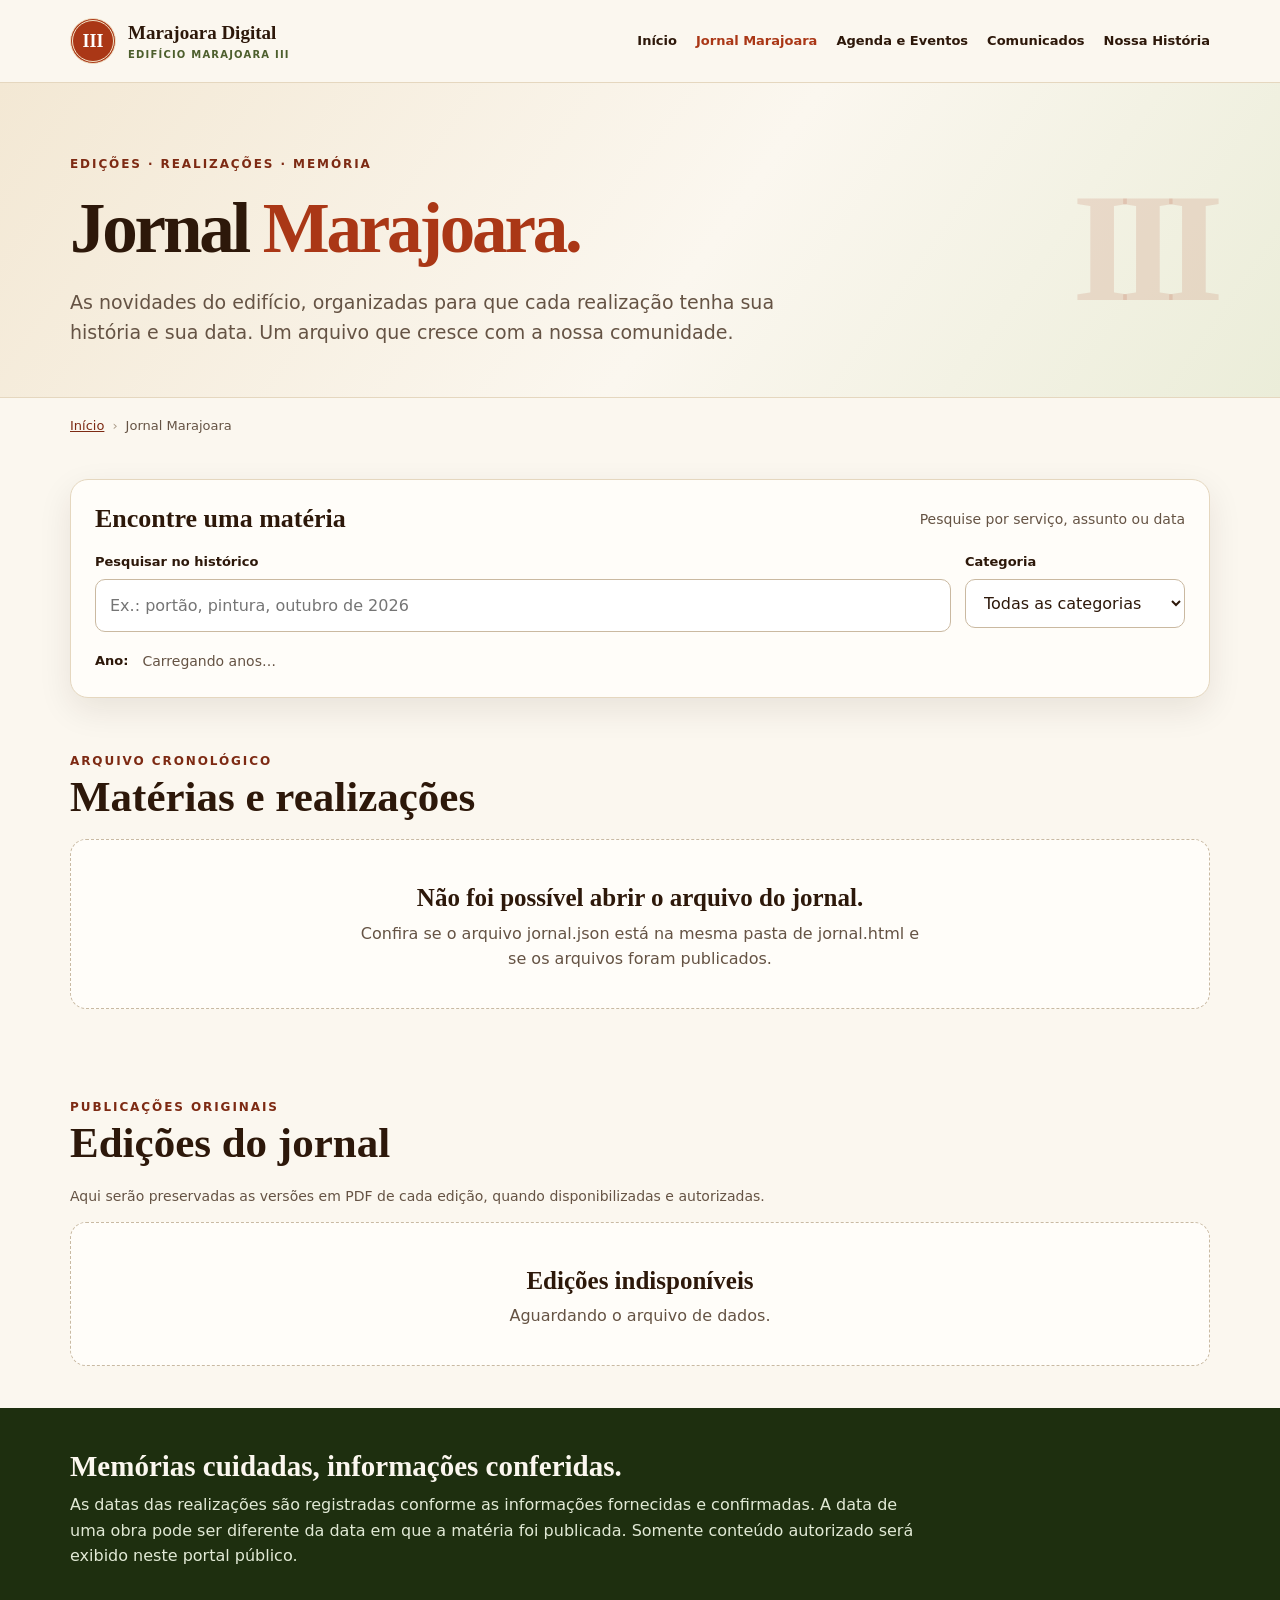
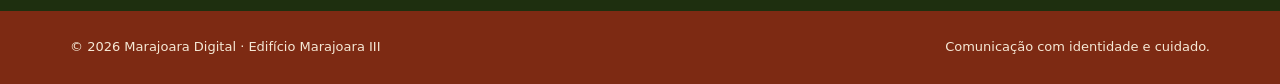
==== jornal.html @ b665d560 "Add files via upload" ====
<!doctype html>
<html lang="pt-BR">
<head>
  <meta charset="utf-8">
  <meta name="viewport" content="width=device-width, initial-scale=1">
  <meta name="theme-color" content="#AA3716">
  <meta name="description" content="Arquivo do Jornal Marajoara. Pesquise notícias, realizações e edições por ano e assunto.">
  <title>Jornal Marajoara | Edifício Marajoara III</title>
  <style>

:root{--terracota:#AA3716;--terracota-dark:#7D2A13;--creme:#F2E3C7;--paper:#FBF7EF;--white:#FFFDF9;--ink:#2D180A;--green:#4D5F2D;--forest:#1E2F0F;--muted:#655344;--line:#E5D7BF;--shadow:0 12px 34px rgba(45,24,10,.09)}
*,*::before,*::after{box-sizing:border-box}
html{scroll-behavior:smooth;scroll-padding-top:100px}
body{margin:0;background:var(--paper);color:var(--ink);font:16px/1.6 system-ui,-apple-system,'Segoe UI',sans-serif}
a{color:inherit}button,input,select{font:inherit}button{cursor:pointer}
:focus-visible{outline:3px solid var(--green);outline-offset:3px}
.container{width:min(1140px,calc(100% - 36px));margin-inline:auto}
header{position:sticky;top:0;z-index:30;background:var(--paper);border-bottom:1px solid var(--line)}
.topbar{display:flex;align-items:center;justify-content:space-between;gap:15px;min-height:82px;position:relative}
.brand{display:flex;align-items:center;gap:12px;min-width:0;text-decoration:none}
.emblem{display:grid;place-items:center;width:46px;height:46px;flex-shrink:0;background:var(--terracota);border:3px double var(--creme);border-radius:50%;color:white;font:700 18px Georgia,serif}
.brand-label{display:flex;flex-direction:column;line-height:1.2}.brand-label strong{font:700 19px Georgia,serif}.brand-label small{color:var(--green);font-size:10px;font-weight:750;letter-spacing:.12em;text-transform:uppercase;margin-top:5px}
.nav{display:flex;align-items:center;gap:19px}.nav a{text-decoration:none;font-size:13px;font-weight:720}.nav a:hover,.nav a[aria-current="page"]{color:var(--terracota)}
.menu-button{display:none;flex-direction:column;align-items:center;justify-content:center;gap:5px;flex:0 0 46px;height:46px;background:#fff;border:1px solid var(--line);border-radius:10px}
.menu-button span{width:22px;height:2px;background:var(--terracota-dark);border-radius:4px;transition:transform .2s,opacity .2s}
.menu-button[aria-expanded="true"] span:first-child{transform:translateY(7px) rotate(45deg)}
.menu-button[aria-expanded="true"] span:nth-child(2){opacity:0}
.menu-button[aria-expanded="true"] span:last-child{transform:translateY(-7px) rotate(-45deg)}
.topline{font-size:12px;font-weight:800;letter-spacing:.16em;text-transform:uppercase;color:var(--terracota-dark)}
h1,h2,h3{font-family:Georgia,'Times New Roman',serif;line-height:1.14}
h1{font-size:clamp(40px,6vw,71px);margin:12px 0 18px;letter-spacing:-.045em}
h2{font-size:clamp(29px,3.6vw,43px);margin:12px 0 17px}
h3{font-size:clamp(20px,2.5vw,25px);margin:6px 0 10px}
.intro{padding:67px 0 50px;background:linear-gradient(125deg,#F3E8D4,var(--paper) 55%,#EBEDD9);border-bottom:1px solid var(--line);overflow:hidden}
.intro-grid{display:grid;grid-template-columns:minmax(0,1fr) 240px;gap:32px;align-items:center}
.intro p{color:var(--muted);font-size:clamp(16px,1.8vw,19px);max-width:730px;margin:0}
.year-art{font:700 clamp(90px,12vw,170px)/1 Georgia,serif;letter-spacing:-.09em;color:rgba(170,55,22,.13);text-align:right;user-select:none}
.crumbs{padding:18px 0 0;font-size:13px;color:var(--muted)}.crumbs a{color:var(--terracota-dark)}.crumbs span{margin:0 8px;color:#A89885}
.section{padding:42px 0}.section-tight{padding-top:7px}.small-note{font-size:14px;color:var(--muted)}
.filters{background:var(--white);border:1px solid var(--line);border-radius:18px;padding:24px;box-shadow:var(--shadow)}
.filters-title{display:flex;justify-content:space-between;align-items:center;flex-wrap:wrap;gap:12px;margin-bottom:18px}.filters-title h2{font-size:26px;margin:0}
.form-grid{display:grid;grid-template-columns:minmax(0,1fr) 220px;gap:14px}.field{display:flex;flex-direction:column;gap:6px}.field label{font-size:13px;font-weight:750;color:var(--ink)}
.field input,.field select{border:1px solid #CAB9A1;border-radius:10px;background:#fff;padding:13px 14px;width:100%;min-height:48px;color:var(--ink)}
.field input:focus,.field select:focus{border-color:var(--terracota)}
.years{display:flex;align-items:center;gap:9px;flex-wrap:wrap;margin:18px 0 0}.years-label{font-size:13px;font-weight:750;margin-right:5px}
.year-button{border:1px solid var(--line);background:#fff;border-radius:100px;padding:7px 15px;color:var(--ink);font-size:14px;font-weight:700}.year-button:hover{border-color:var(--terracota)}.year-button[aria-pressed="true"]{background:var(--terracota);color:#fff;border-color:var(--terracota)}
.results-heading{display:flex;justify-content:space-between;align-items:end;gap:15px;margin-bottom:18px;flex-wrap:wrap}.results-heading h2{margin:0}.result-count{font-size:14px;color:var(--muted)}
.year-group{margin-top:26px}.year-heading{display:flex;align-items:center;gap:14px;margin:0 0 16px}.year-heading strong{font:700 34px Georgia,serif;color:var(--terracota-dark)}.year-heading::after{content:"";height:1px;flex:1;background:var(--line)}
.timeline{display:grid;gap:15px}
.article-card{display:grid;grid-template-columns:125px minmax(0,1fr);gap:26px;background:var(--white);border:1px solid var(--line);border-radius:16px;padding:25px;transition:border-color .2s,box-shadow .2s}
.article-card:hover{border-color:#C8A78C;box-shadow:var(--shadow)}
.article-date{font-size:13px;color:var(--terracota-dark);font-weight:750;line-height:1.4;border-right:1px solid var(--line);padding-right:18px}
.article-date small{display:block;color:var(--muted);font-size:11px;font-weight:500;margin-top:5px}
.article-tag{display:inline-block;color:var(--green);background:#EAECD9;border-radius:100px;padding:3px 11px;font-size:11px;letter-spacing:.06em;font-weight:800;text-transform:uppercase}
.article-card p{color:var(--muted);margin:0 0 12px}.article-card a{color:var(--terracota-dark);font-weight:800;text-decoration-thickness:1px;text-underline-offset:3px}
.empty{padding:36px 24px;border:1px dashed #C9BAA3;border-radius:16px;background:var(--white);text-align:center}.empty h3{margin:8px 0}.empty p{color:var(--muted);margin:0 auto;max-width:580px}
.edition-list{display:grid;gap:12px}.edition{display:flex;align-items:center;justify-content:space-between;gap:20px;flex-wrap:wrap;border:1px solid var(--line);border-radius:12px;background:var(--white);padding:20px}.edition p{margin:5px 0 0;color:var(--muted);font-size:14px}.edition a{color:var(--terracota-dark);font-weight:800;white-space:nowrap}
.notice{background:var(--forest);color:var(--paper);padding:42px 0}.notice p{max-width:850px;margin:9px 0 0;color:#E1E9D5}.notice h2{font-size:29px;margin:0}
footer{background:var(--terracota-dark);color:#F5E8D5;padding:26px 0}.foot{display:flex;justify-content:space-between;flex-wrap:wrap;gap:15px;font-size:13px}
.back-link{color:var(--terracota-dark);font-weight:750;text-decoration-thickness:1px;text-underline-offset:4px}
.article-hero{padding:34px 0 42px;max-width:900px}.article-hero h1{max-width:860px;font-size:clamp(39px,5.3vw,67px)}.dek{font-size:clamp(17px,2vw,21px);color:var(--muted);max-width:820px}
.meta{display:flex;flex-wrap:wrap;gap:10px;margin-top:25px}.meta-item{border:1px solid var(--line);border-radius:11px;padding:10px 15px;background:var(--white);font-size:13px}.meta-item strong{display:block;color:var(--terracota-dark);font-size:11px;text-transform:uppercase;letter-spacing:.07em}
.article-body{max-width:830px;padding-bottom:62px}.article-body p{font-size:18px;line-height:1.85;color:#483628;margin:0 0 23px}.article-body h2{font-size:28px}.article-photos{display:grid;grid-template-columns:repeat(2,minmax(0,1fr));gap:18px;margin:35px 0}.article-photos figure{margin:0}.article-photos img{display:block;width:100%;height:auto;border-radius:12px;border:1px solid var(--line)}.article-photos figcaption{font-size:13px;color:var(--muted);margin-top:7px}.article-bottom{display:flex;align-items:center;flex-wrap:wrap;gap:16px;padding-top:25px;border-top:1px solid var(--line)}
.sr-only{position:absolute;width:1px;height:1px;padding:0;margin:-1px;overflow:hidden;clip:rect(0,0,0,0);white-space:nowrap;border:0}
@media(max-width:900px){.menu-button{display:flex}.nav{display:none;position:absolute;top:100%;right:0;width:min(360px,100%);background:var(--paper);border:1px solid var(--line);border-radius:0 0 14px 14px;box-shadow:var(--shadow);padding:12px;flex-direction:column;align-items:stretch;gap:2px}.nav.is-open{display:flex}.nav a{padding:12px;border-radius:7px;font-size:15px}.nav a:hover{background:var(--creme)}.intro-grid{grid-template-columns:1fr}.year-art{display:none}}
@media(max-width:620px){.container{width:calc(100% - 28px)}.topbar{min-height:75px}.brand{gap:8px}.emblem{width:40px;height:40px}.brand-label strong{font-size:16px}.brand-label small{font-size:9px}.intro{padding:43px 0 34px}.section{padding:31px 0}.filters{padding:19px}.form-grid{grid-template-columns:1fr}.article-card{grid-template-columns:1fr;gap:10px;padding:20px}.article-date{border:0;border-bottom:1px solid var(--line);padding:0 0 10px}.article-date small{display:inline;margin-left:5px}.article-photos{grid-template-columns:1fr}.article-hero{padding:21px 0 29px}.article-body p{font-size:16px}.notice{padding:34px 0}}
@media(prefers-reduced-motion:reduce){html{scroll-behavior:auto}.menu-button span,.article-card{transition:none}}

  </style>
</head>
<body>
<header>
  <div class="container topbar">
    <a class="brand" href="index.html" aria-label="Marajoara Digital, página inicial">
      <span class="emblem" aria-hidden="true">III</span>
      <span class="brand-label"><strong>Marajoara Digital</strong><small>Edifício Marajoara III</small></span>
    </a>
    <button class="menu-button" type="button" id="menu-button" aria-label="Abrir menu" aria-controls="main-nav" aria-expanded="false"><span></span><span></span><span></span></button>
    <nav class="nav" id="main-nav" aria-label="Navegação principal">
      <a href="index.html">Início</a>
      <a href="jornal.html" aria-current="page">Jornal Marajoara</a>
      <a href="index.html#agenda">Agenda e Eventos</a>
      <a href="index.html#comunicados">Comunicados</a>
      <a href="index.html#historia">Nossa História</a>
    </nav>
  </div>
</header>
<main>
  <section class="intro" aria-labelledby="page-title">
    <div class="container intro-grid">
      <div><span class="topline">Edições · Realizações · Memória</span><h1 id="page-title">Jornal <span style="color:var(--terracota)">Marajoara.</span></h1><p>As novidades do edifício, organizadas para que cada realização tenha sua história e sua data. Um arquivo que cresce com a nossa comunidade.</p></div>
      <div class="year-art" aria-hidden="true">III</div>
    </div>
  </section>
  <div class="container crumbs"><a href="index.html">Início</a><span>›</span>Jornal Marajoara</div>
  <section class="section container" aria-labelledby="filter-title">
    <div class="filters">
      <div class="filters-title"><h2 id="filter-title">Encontre uma matéria</h2><span class="small-note">Pesquise por serviço, assunto ou data</span></div>
      <div class="form-grid">
        <div class="field"><label for="search">Pesquisar no histórico</label><input id="search" type="search" placeholder="Ex.: portão, pintura, outubro de 2026" autocomplete="off"></div>
        <div class="field"><label for="category-filter">Categoria</label><select id="category-filter"><option value="todas">Todas as categorias</option></select></div>
      </div>
      <div class="years"><span class="years-label">Ano:</span><div id="year-buttons" class="years" style="margin:0" aria-label="Filtrar matérias por ano"><span class="small-note">Carregando anos…</span></div></div>
    </div>
  </section>
  <section class="section section-tight container" aria-labelledby="records-title">
    <div class="results-heading"><div><span class="topline">Arquivo cronológico</span><h2 id="records-title">Matérias e realizações</h2></div><span class="result-count" id="count" role="status" aria-live="polite">Carregando matérias…</span></div>
    <div id="results" aria-live="polite"><div class="empty"><h3>Carregando o arquivo…</h3><p>Aguarde um instante.</p></div></div>
  </section>
  <section class="section container" id="edicoes" aria-labelledby="editions-title">
    <div class="results-heading"><div><span class="topline">Publicações originais</span><h2 id="editions-title">Edições do jornal</h2></div></div>
    <p class="small-note">Aqui serão preservadas as versões em PDF de cada edição, quando disponibilizadas e autorizadas.</p>
    <div id="editions" class="edition-list"><div class="empty"><p>Carregando edições…</p></div></div>
  </section>
  <section class="notice"><div class="container"><h2>Memórias cuidadas, informações conferidas.</h2><p>As datas das realizações são registradas conforme as informações fornecidas e confirmadas. A data de uma obra pode ser diferente da data em que a matéria foi publicada. Somente conteúdo autorizado será exibido neste portal público.</p></div></section>
</main>
<footer><div class="container foot"><span>© <span id="ano-atual">2026</span> Marajoara Digital · Edifício Marajoara III</span><span>Comunicação com identidade e cuidado.</span></div></footer>
<script>

(function () {
  const toggle=document.getElementById('menu-button');
  const menu=document.getElementById('main-nav');
  if(toggle && menu){
    function setOpen(open){menu.classList.toggle('is-open',open);toggle.setAttribute('aria-expanded',String(open));toggle.setAttribute('aria-label',open?'Fechar menu':'Abrir menu');}
    toggle.addEventListener('click',()=>setOpen(toggle.getAttribute('aria-expanded')!=='true'));
    menu.addEventListener('click',event=>{if(event.target.closest('a'))setOpen(false)});
    document.addEventListener('click',event=>{if(!menu.contains(event.target)&&!toggle.contains(event.target))setOpen(false)});
    document.addEventListener('keydown',event=>{if(event.key==='Escape'&&toggle.getAttribute('aria-expanded')==='true'){setOpen(false);toggle.focus()}});
    window.addEventListener('resize',()=>{if(innerWidth>900)setOpen(false)});
  }
  const ano=document.getElementById('ano-atual');if(ano)ano.textContent=new Date().getFullYear();
})();
function clean(value){return String(value??'').normalize('NFD').replace(/[\u0300-\u036f]/g,'').toLowerCase().trim()}
function isoParts(value){if(typeof value!=='string'||!/^\d{4}(-\d{2})?(-\d{2})?$/.test(value))return null;const p=value.split('-').map(Number);if(p.length>1&&(p[1]<1||p[1]>12))return null;if(p.length>2){const d=new Date(Date.UTC(p[0],p[1]-1,p[2]));if(d.getUTCFullYear()!==p[0]||d.getUTCMonth()!==p[1]-1||d.getUTCDate()!==p[2])return null}return p}
function displayDate(value){const p=isoParts(value);if(!p)return 'Data a confirmar';const months=['janeiro','fevereiro','março','abril','maio','junho','julho','agosto','setembro','outubro','novembro','dezembro'];return p.length===1?String(p[0]):p.length===2?months[p[1]-1]+' de '+p[0]:p[2]+' de '+months[p[1]-1]+' de '+p[0]}
function shortDate(value){const p=isoParts(value);return !p?'':p.length===3?String(p[2]).padStart(2,'0')+'/'+String(p[1]).padStart(2,'0')+'/'+p[0]:p.length===2?String(p[1]).padStart(2,'0')+'/'+p[0]:String(p[0])}
function articleYear(a){const explicit=Number(a.ano_referencia);if(Number.isInteger(explicit)&&explicit>=1900&&explicit<=2200)return explicit;const p=isoParts(a.data_realizacao);if(p)return p[0];const pub=isoParts(a.data_publicacao);return pub?pub[0]:null}
function articleSort(a,b){const da=String(a.data_realizacao||a.data_publicacao||'').padEnd(10,'-');const db=String(b.data_realizacao||b.data_publicacao||'').padEnd(10,'-');return db.localeCompare(da)||String(a.titulo||'').localeCompare(String(b.titulo||''),'pt-BR')}
function permittedPath(path){if(typeof path!=='string'||!path.trim())return null;const s=path.trim();if(s.startsWith('/')||s.startsWith('\\')||s.startsWith('#')||s.includes('\\')||s.includes('..')||/^[a-z][a-z\d+.-]*:/i.test(s)||s.includes('//'))return null;return s}
function elm(tag,className,text){const e=document.createElement(tag);if(className)e.className=className;if(text!==undefined)e.textContent=String(text);return e}


const state={data:null,year:'todos',text:'',category:'todas'};
const results=document.getElementById('results');
const count=document.getElementById('count');
const yearButtons=document.getElementById('year-buttons');
const editions=document.getElementById('editions');
const catSelect=document.getElementById('category-filter');
function emptyBlock(title,message){const box=elm('div','empty');box.append(elm('h3','',title),elm('p','',message));return box}
function renderYears(){
  const yearSet=new Set([2026]);
  (state.data.anos_iniciais||[]).forEach(y=>{if(Number.isInteger(Number(y)))yearSet.add(Number(y))});
  state.data.materias.forEach(a=>{const y=articleYear(a);if(y)yearSet.add(y)});
  (state.data.edicoes||[]).forEach(e=>{const p=isoParts(e.data_publicacao);if(p)yearSet.add(p[0])});
  yearButtons.replaceChildren();
  const options=[['todos','Todos os anos'],...Array.from(yearSet).sort((a,b)=>b-a).map(y=>[String(y),String(y)])];
  options.forEach(([value,label])=>{
    const b=elm('button','year-button',label);b.type='button';b.setAttribute('aria-pressed',String(value===state.year));
    b.addEventListener('click',()=>{state.year=value;renderYears();renderArticles();renderEditions()});yearButtons.append(b);
  });
}
function renderCategories(){
  const selected=state.category;catSelect.replaceChildren();const opt=elm('option','','Todas as categorias');opt.value='todas';catSelect.append(opt);
  const cats=[...new Set(state.data.materias.map(a=>a.categoria).filter(x=>typeof x==='string'&&x.trim()))].sort((a,b)=>a.localeCompare(b,'pt-BR'));
  cats.forEach(c=>{const option=elm('option','',c);option.value=c;catSelect.append(option)});
  if(cats.includes(selected))catSelect.value=selected;else{state.category='todas';catSelect.value='todas'}
}
function matched(a){
  if(state.year!=='todos'&&String(articleYear(a))!==state.year)return false;
  if(state.category!=='todas'&&a.categoria!==state.category)return false;
  if(!state.text)return true;
  const contents=Array.isArray(a.conteudo)?a.conteudo:[];
  const searchable=[a.titulo,a.resumo,a.categoria,a.edicao,a.data_realizacao,shortDate(a.data_realizacao),displayDate(a.data_realizacao),a.data_publicacao,shortDate(a.data_publicacao),displayDate(a.data_publicacao),...contents].join(' ');
  return clean(searchable).includes(clean(state.text));
}
function renderArticles(){
  results.replaceChildren();const list=state.data.materias.filter(matched).sort(articleSort);
  count.textContent=list.length===1?'1 matéria encontrada':list.length+' matérias encontradas';
  if(!list.length){results.append(emptyBlock(state.data.materias.length?'Nenhum resultado para esta pesquisa.':'O arquivo está sendo preparado.',state.data.materias.length?'Tente outro ano, assunto ou categoria.':'As matérias serão adicionadas aqui, com suas datas de realização, após conferência e autorização.'));return}
  const grouped=new Map();list.forEach(a=>{const year=articleYear(a)??'Data a confirmar';if(!grouped.has(year))grouped.set(year,[]);grouped.get(year).push(a)});
  [...grouped.entries()].sort((a,b)=>Number(b[0])-Number(a[0])).forEach(([year,items])=>{
    const section=elm('section','year-group');const head=elm('h3','year-heading');head.append(elm('strong','',year));section.append(head);
    const timeline=elm('div','timeline');
    items.forEach(a=>{
      const card=elm('article','article-card');const date=elm('div','article-date',displayDate(a.data_realizacao));date.append(elm('small','','Data da realização'));
      const content=elm('div','');content.append(elm('span','article-tag',a.categoria||'Notícia'));
      const h=elm('h3');h.append(elm('a','',a.titulo||'Matéria sem título'));h.querySelector('a').href='materia.html?id='+encodeURIComponent(a.id||'');content.append(h);
      if(a.resumo)content.append(elm('p','',a.resumo));
      if(a.data_publicacao)content.append(elm('div','small-note','Publicado em '+displayDate(a.data_publicacao)));
      card.append(date,content);timeline.append(card);
    });section.append(timeline);results.append(section);
  });
}
function renderEditions(){
  editions.replaceChildren();let list=[...(state.data.edicoes||[])];
  if(state.year!=='todos')list=list.filter(e=>String(isoParts(e.data_publicacao)?.[0])===state.year);
  list.sort((a,b)=>String(b.data_publicacao||'').localeCompare(String(a.data_publicacao||'')));
  if(!list.length){editions.append(emptyBlock('Arquivo de edições em preparação','Quando as versões autorizadas do jornal estiverem disponíveis, seus PDFs aparecerão aqui.'));return}
  list.forEach(e=>{
    const row=elm('article','edition');const info=elm('div');info.append(elm('strong','',e.titulo||('Edição '+(e.numero||''))));
    info.append(elm('p','',[e.numero?'Edição '+e.numero:null,e.data_publicacao?displayDate(e.data_publicacao):null,e.descricao].filter(Boolean).join(' · ')));
    row.append(info);const path=permittedPath(e.arquivo);
    if(path){const a=elm('a','','Abrir PDF ↗');a.href=path;a.target='_blank';a.rel='noopener';row.append(a)}else row.append(elm('span','small-note','PDF em preparação'));
    editions.append(row);
  });
}
(async()=>{
  try{
    const res=await fetch('jornal.json',{cache:'no-cache'});if(!res.ok)throw Error('HTTP '+res.status);
    const data=await res.json();if(!Array.isArray(data.materias)||!Array.isArray(data.edicoes))throw Error('JSON sem listas de matérias e edições');
    state.data=data;renderYears();renderCategories();renderArticles();renderEditions();
    document.getElementById('search').addEventListener('input',event=>{state.text=event.target.value;renderArticles()});
    catSelect.addEventListener('change',event=>{state.category=event.target.value;renderArticles()});
  }catch(err){results.replaceChildren(emptyBlock('Não foi possível abrir o arquivo do jornal.','Confira se o arquivo jornal.json está na mesma pasta de jornal.html e se os arquivos foram publicados.'));count.textContent='';editions.replaceChildren(emptyBlock('Edições indisponíveis','Aguardando o arquivo de dados.'));console.error('Jornal Marajoara:',err)}
})();

</script>
</body></html>
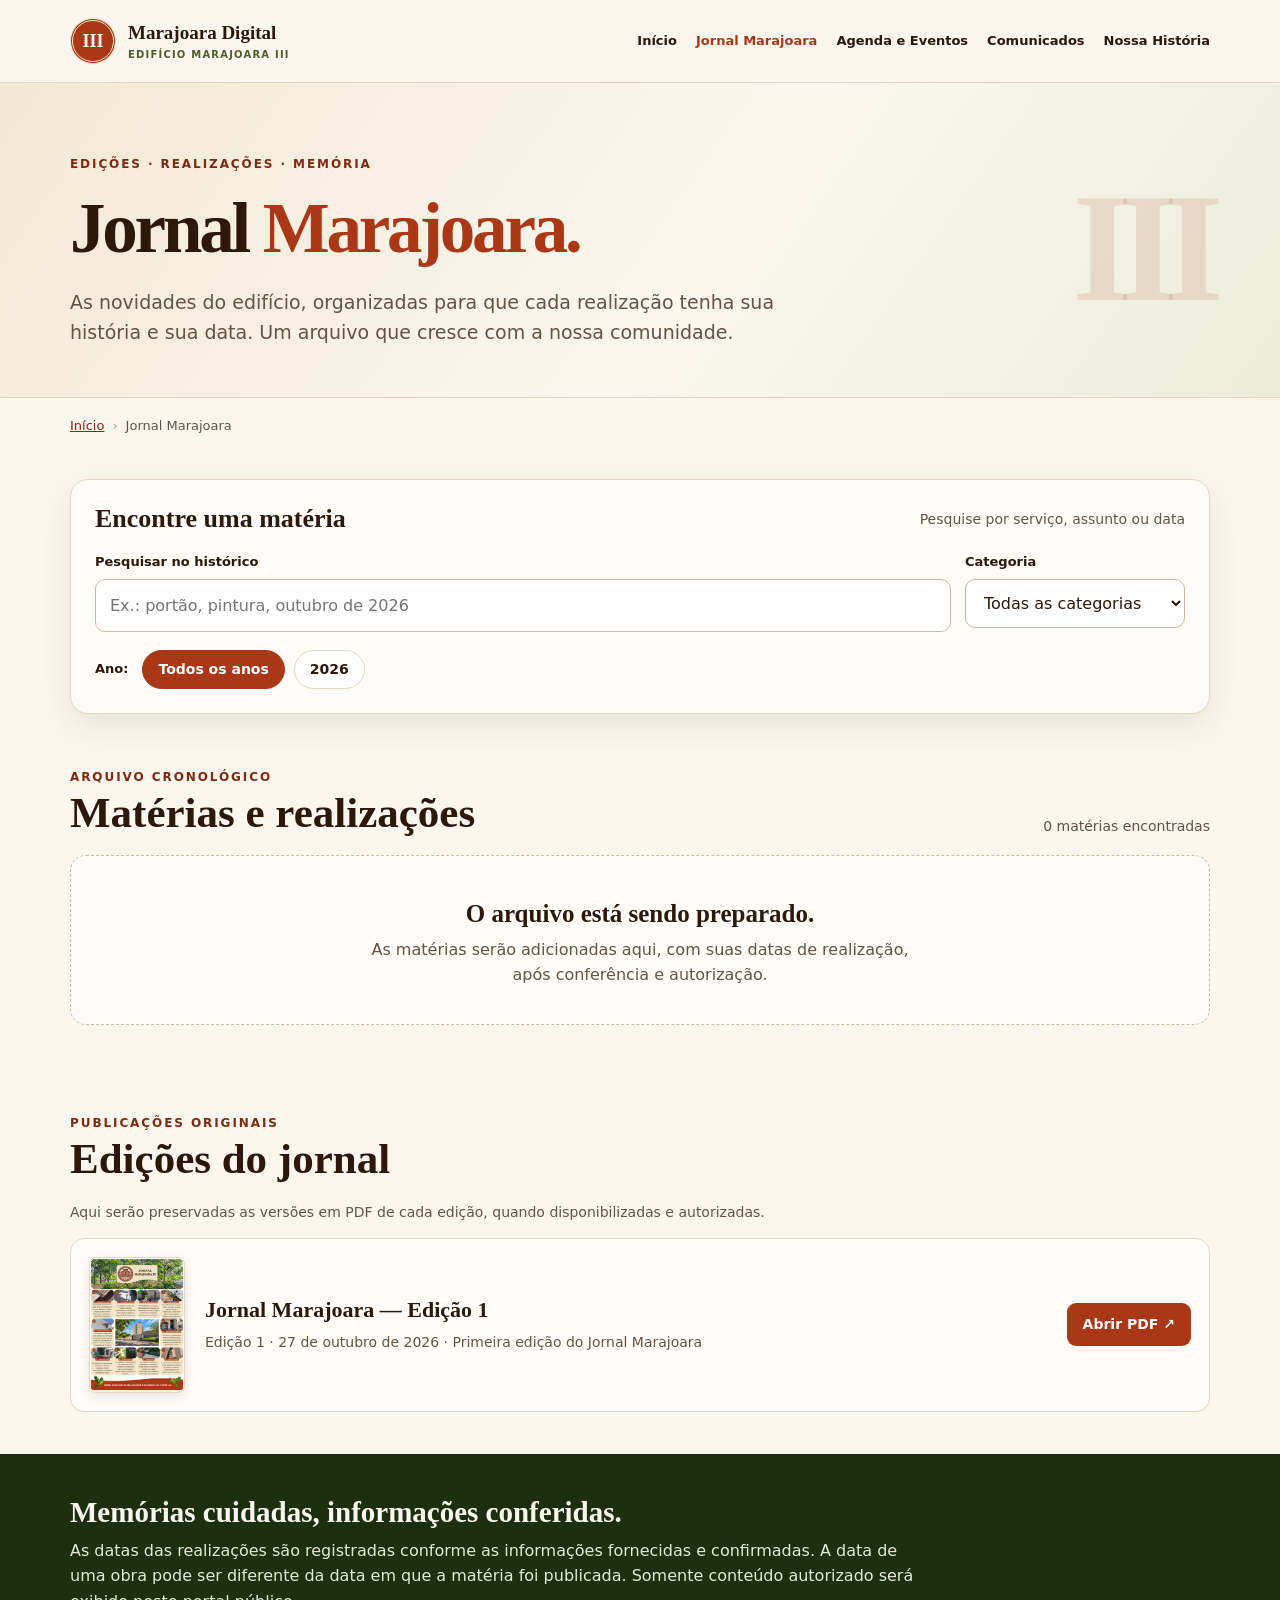
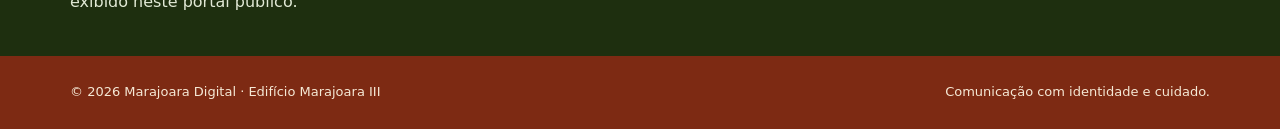
==== commit a8111385: "Add files via upload" ====
--- a/jornal.html
+++ b/jornal.html
@@ -54,7 +54,18 @@
 .article-tag{display:inline-block;color:var(--green);background:#EAECD9;border-radius:100px;padding:3px 11px;font-size:11px;letter-spacing:.06em;font-weight:800;text-transform:uppercase}
 .article-card p{color:var(--muted);margin:0 0 12px}.article-card a{color:var(--terracota-dark);font-weight:800;text-decoration-thickness:1px;text-underline-offset:3px}
 .empty{padding:36px 24px;border:1px dashed #C9BAA3;border-radius:16px;background:var(--white);text-align:center}.empty h3{margin:8px 0}.empty p{color:var(--muted);margin:0 auto;max-width:580px}
-.edition-list{display:grid;gap:12px}.edition{display:flex;align-items:center;justify-content:space-between;gap:20px;flex-wrap:wrap;border:1px solid var(--line);border-radius:12px;background:var(--white);padding:20px}.edition p{margin:5px 0 0;color:var(--muted);font-size:14px}.edition a{color:var(--terracota-dark);font-weight:800;white-space:nowrap}
+/* Edições do Jornal: miniatura vertical ao lado das informações. */
+.edition-list{display:grid;gap:14px}
+.edition{display:flex;align-items:center;gap:20px;border:1px solid var(--line);border-radius:14px;background:var(--white);padding:18px;min-width:0}
+.edition-cover{display:block;flex:0 0 96px;width:96px;text-decoration:none}
+.edition-cover img{display:block;width:96px;aspect-ratio:1/1.414;object-fit:contain;background:#F6F1E8;border:1px solid var(--line);border-radius:7px;box-shadow:0 4px 12px rgba(45,24,10,.1)}
+.edition-info{flex:1;min-width:0}
+.edition-info strong{display:block;font:700 clamp(18px,2.1vw,22px)/1.25 Georgia,serif}
+.edition-info p{margin:7px 0 0;color:var(--muted);font-size:14px}
+.edition-actions{display:flex;align-items:center;flex-wrap:wrap;gap:10px}
+.edition-pdf{display:inline-flex;align-items:center;justify-content:center;padding:10px 16px;border-radius:9px;background:var(--terracota);color:white!important;font-size:14px;font-weight:800;text-decoration:none;white-space:nowrap}
+.edition-pdf:hover{background:var(--terracota-dark)}
+@media(max-width:620px){.edition{gap:13px;padding:13px;align-items:flex-start;flex-wrap:wrap}.edition-cover{flex-basis:80px;width:80px}.edition-cover img{width:80px}.edition-info{flex:1 1 155px}.edition-actions{flex-basis:100%;justify-content:flex-start}.edition-pdf{width:100%}}
 .notice{background:var(--forest);color:var(--paper);padding:42px 0}.notice p{max-width:850px;margin:9px 0 0;color:#E1E9D5}.notice h2{font-size:29px;margin:0}
 footer{background:var(--terracota-dark);color:#F5E8D5;padding:26px 0}.foot{display:flex;justify-content:space-between;flex-wrap:wrap;gap:15px;font-size:13px}
 .back-link{color:var(--terracota-dark);font-weight:750;text-decoration-thickness:1px;text-underline-offset:4px}
@@ -192,15 +203,52 @@
   });
 }
 function renderEditions(){
-  editions.replaceChildren();let list=[...(state.data.edicoes||[])];
+  editions.replaceChildren();
+  let list=[...(state.data.edicoes||[])];
   if(state.year!=='todos')list=list.filter(e=>String(isoParts(e.data_publicacao)?.[0])===state.year);
   list.sort((a,b)=>String(b.data_publicacao||'').localeCompare(String(a.data_publicacao||'')));
-  if(!list.length){editions.append(emptyBlock('Arquivo de edições em preparação','Quando as versões autorizadas do jornal estiverem disponíveis, seus PDFs aparecerão aqui.'));return}
+  if(!list.length){
+    editions.append(emptyBlock('Arquivo de edições em preparação','Quando as versões autorizadas do jornal estiverem disponíveis, seus PDFs aparecerão aqui.'));
+    return;
+  }
   list.forEach(e=>{
-    const row=elm('article','edition');const info=elm('div');info.append(elm('strong','',e.titulo||('Edição '+(e.numero||''))));
-    info.append(elm('p','',[e.numero?'Edição '+e.numero:null,e.data_publicacao?displayDate(e.data_publicacao):null,e.descricao].filter(Boolean).join(' · ')));
-    row.append(info);const path=permittedPath(e.arquivo);
-    if(path){const a=elm('a','','Abrir PDF ↗');a.href=path;a.target='_blank';a.rel='noopener';row.append(a)}else row.append(elm('span','small-note','PDF em preparação'));
+    const row=elm('article','edition');
+    const pdfPath=permittedPath(e.arquivo);
+    const imgPath=permittedPath(e.imagem);
+
+    // Miniatura: só é criada quando a edição possui uma imagem cadastrada.
+    if(imgPath){
+      const cover=pdfPath?elm('a','edition-cover'):elm('div','edition-cover');
+      if(pdfPath){cover.href=pdfPath;cover.target='_blank';cover.rel='noopener';cover.setAttribute('aria-label','Abrir o PDF de '+(e.titulo||'esta edição'));}
+      const img=elm('img');
+      img.src=imgPath;
+      img.alt='Capa de '+(e.titulo||'uma edição do Jornal Marajoara');
+      img.loading='lazy';
+      img.decoding='async';
+      // Evita o ícone de imagem quebrada quando o JPG ainda não tiver sido enviado.
+      img.addEventListener('error',()=>cover.remove());
+      cover.append(img);
+      row.append(cover);
+    }
+
+    const info=elm('div','edition-info');
+    info.append(elm('strong','',e.titulo||('Edição '+(e.numero||''))));
+    info.append(elm('p','',[
+      e.numero?'Edição '+e.numero:null,
+      e.data_publicacao?displayDate(e.data_publicacao):null,
+      e.descricao
+    ].filter(Boolean).join(' · ')));
+    row.append(info);
+
+    const actions=elm('div','edition-actions');
+    if(pdfPath){
+      const link=elm('a','edition-pdf','Abrir PDF ↗');
+      link.href=pdfPath;link.target='_blank';link.rel='noopener';
+      actions.append(link);
+    } else {
+      actions.append(elm('span','small-note','PDF em preparação'));
+    }
+    row.append(actions);
     editions.append(row);
   });
 }
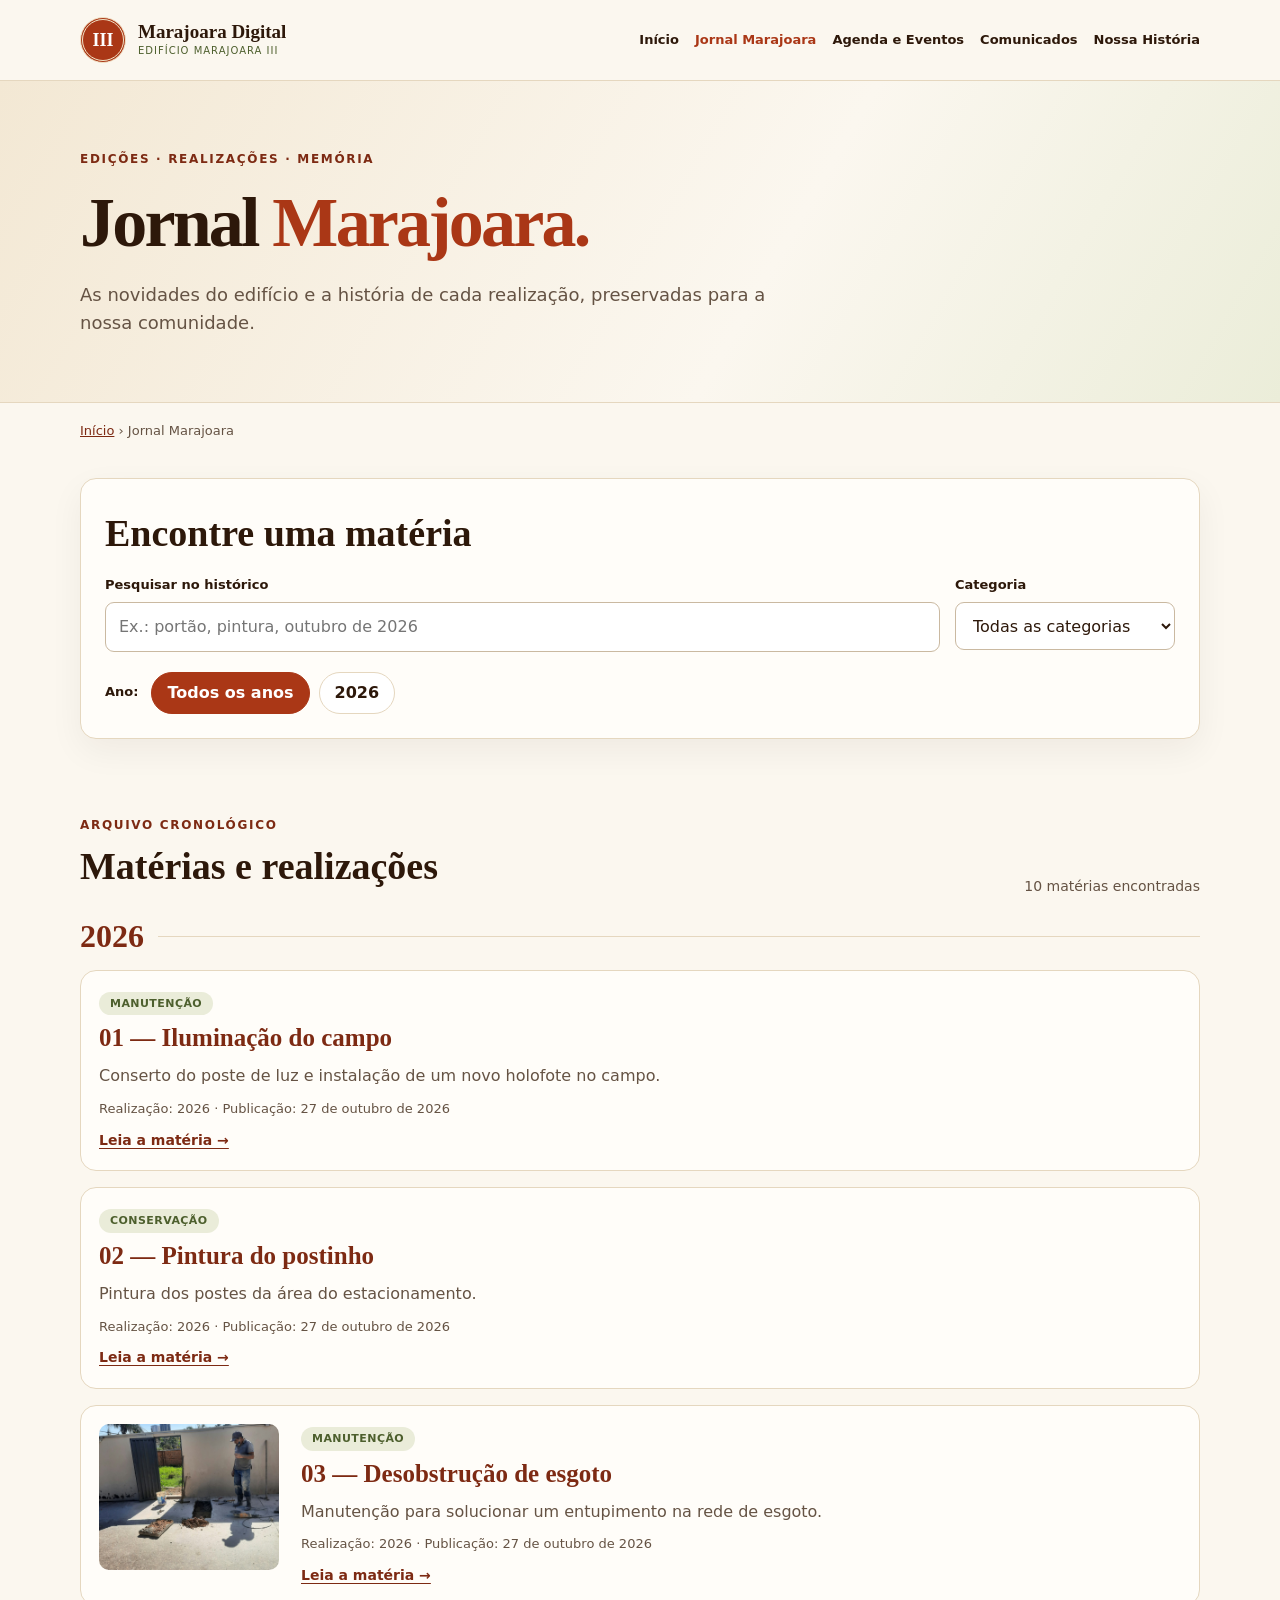
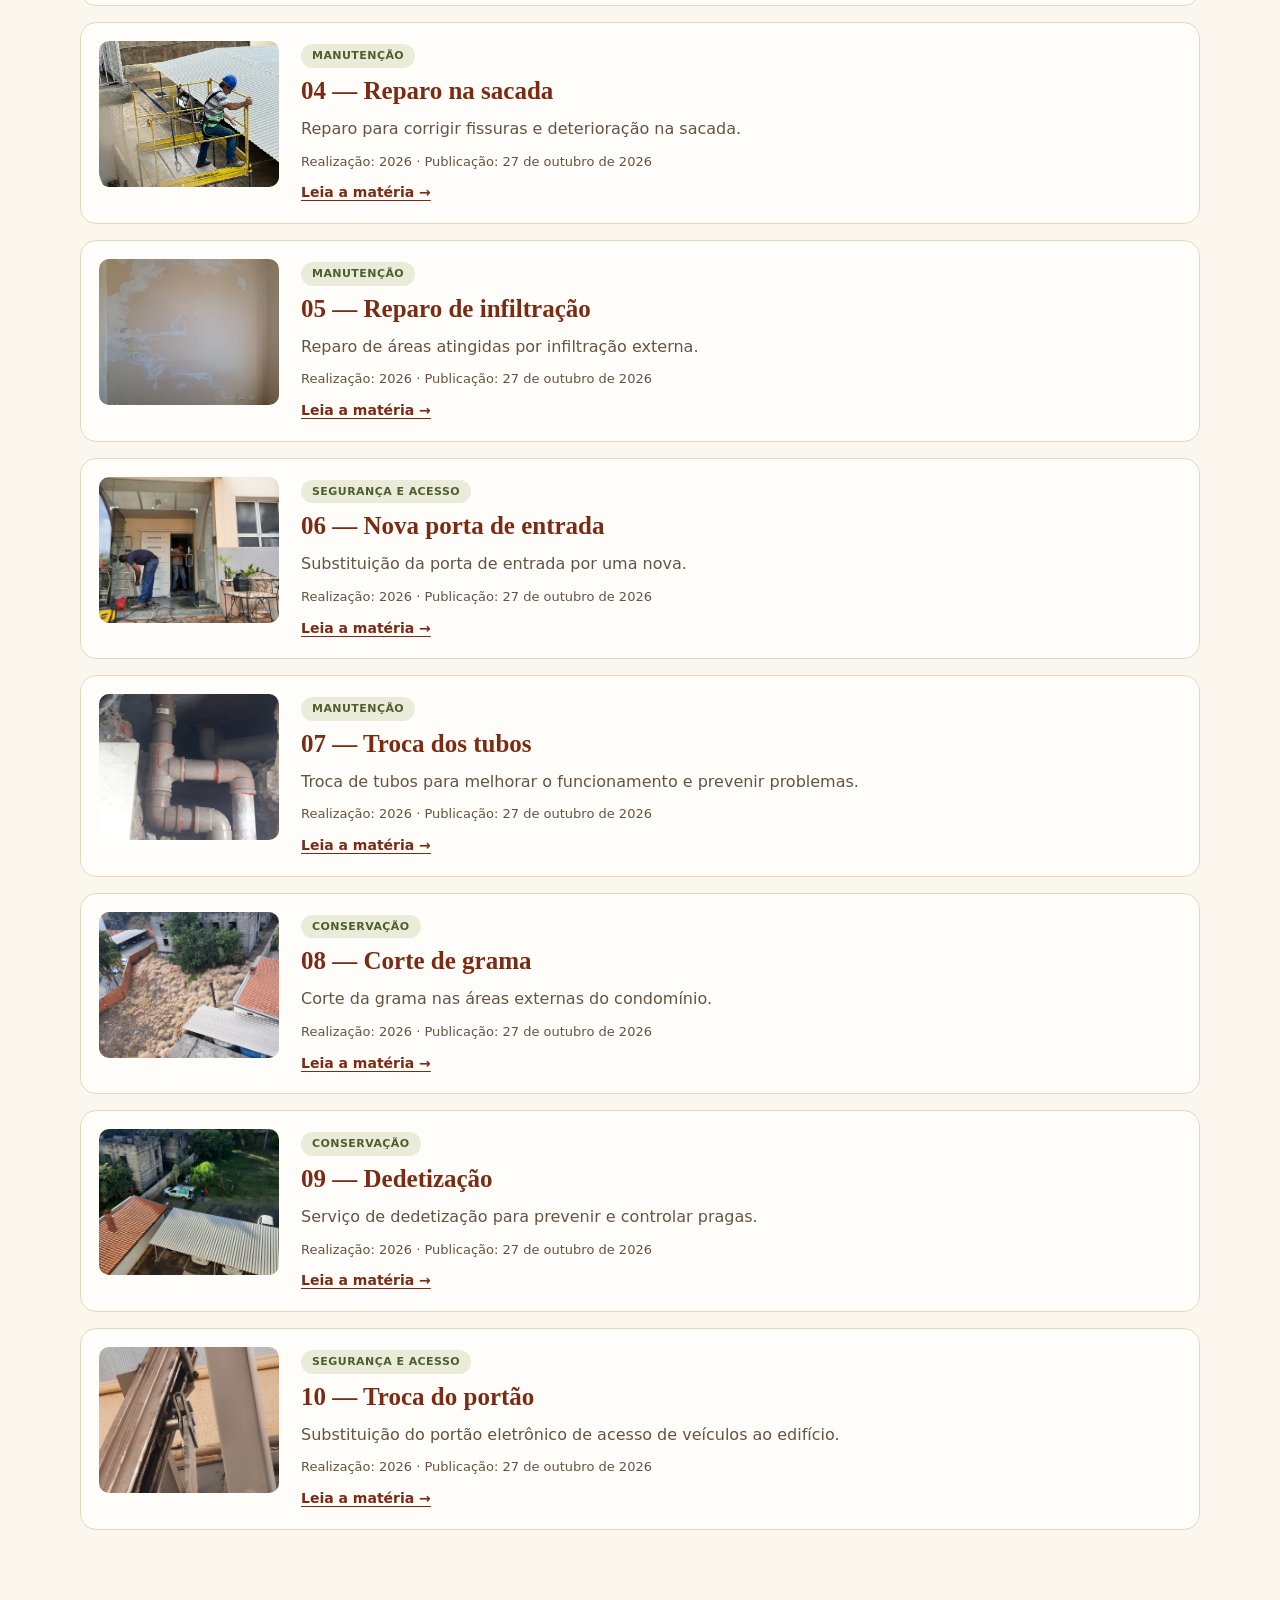
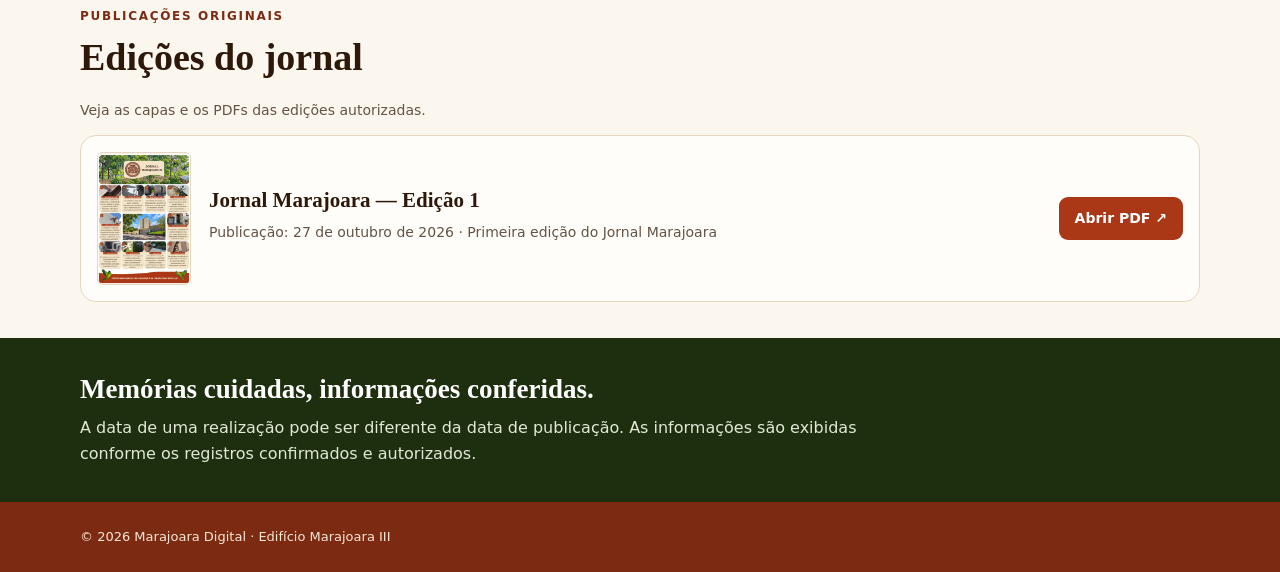
==== commit 1d650491: "Update jornal.html" ====
--- a/jornal.html
+++ b/jornal.html
@@ -1,266 +1,1334 @@
 <!doctype html>
 <html lang="pt-BR">
 <head>
-  <meta charset="utf-8">
-  <meta name="viewport" content="width=device-width, initial-scale=1">
-  <meta name="theme-color" content="#AA3716">
-  <meta name="description" content="Arquivo do Jornal Marajoara. Pesquise notícias, realizações e edições por ano e assunto.">
-  <title>Jornal Marajoara | Edifício Marajoara III</title>
-  <style>
-
-:root{--terracota:#AA3716;--terracota-dark:#7D2A13;--creme:#F2E3C7;--paper:#FBF7EF;--white:#FFFDF9;--ink:#2D180A;--green:#4D5F2D;--forest:#1E2F0F;--muted:#655344;--line:#E5D7BF;--shadow:0 12px 34px rgba(45,24,10,.09)}
-*,*::before,*::after{box-sizing:border-box}
-html{scroll-behavior:smooth;scroll-padding-top:100px}
-body{margin:0;background:var(--paper);color:var(--ink);font:16px/1.6 system-ui,-apple-system,'Segoe UI',sans-serif}
-a{color:inherit}button,input,select{font:inherit}button{cursor:pointer}
-:focus-visible{outline:3px solid var(--green);outline-offset:3px}
-.container{width:min(1140px,calc(100% - 36px));margin-inline:auto}
-header{position:sticky;top:0;z-index:30;background:var(--paper);border-bottom:1px solid var(--line)}
-.topbar{display:flex;align-items:center;justify-content:space-between;gap:15px;min-height:82px;position:relative}
-.brand{display:flex;align-items:center;gap:12px;min-width:0;text-decoration:none}
-.emblem{display:grid;place-items:center;width:46px;height:46px;flex-shrink:0;background:var(--terracota);border:3px double var(--creme);border-radius:50%;color:white;font:700 18px Georgia,serif}
-.brand-label{display:flex;flex-direction:column;line-height:1.2}.brand-label strong{font:700 19px Georgia,serif}.brand-label small{color:var(--green);font-size:10px;font-weight:750;letter-spacing:.12em;text-transform:uppercase;margin-top:5px}
-.nav{display:flex;align-items:center;gap:19px}.nav a{text-decoration:none;font-size:13px;font-weight:720}.nav a:hover,.nav a[aria-current="page"]{color:var(--terracota)}
-.menu-button{display:none;flex-direction:column;align-items:center;justify-content:center;gap:5px;flex:0 0 46px;height:46px;background:#fff;border:1px solid var(--line);border-radius:10px}
-.menu-button span{width:22px;height:2px;background:var(--terracota-dark);border-radius:4px;transition:transform .2s,opacity .2s}
-.menu-button[aria-expanded="true"] span:first-child{transform:translateY(7px) rotate(45deg)}
-.menu-button[aria-expanded="true"] span:nth-child(2){opacity:0}
-.menu-button[aria-expanded="true"] span:last-child{transform:translateY(-7px) rotate(-45deg)}
-.topline{font-size:12px;font-weight:800;letter-spacing:.16em;text-transform:uppercase;color:var(--terracota-dark)}
-h1,h2,h3{font-family:Georgia,'Times New Roman',serif;line-height:1.14}
-h1{font-size:clamp(40px,6vw,71px);margin:12px 0 18px;letter-spacing:-.045em}
-h2{font-size:clamp(29px,3.6vw,43px);margin:12px 0 17px}
-h3{font-size:clamp(20px,2.5vw,25px);margin:6px 0 10px}
-.intro{padding:67px 0 50px;background:linear-gradient(125deg,#F3E8D4,var(--paper) 55%,#EBEDD9);border-bottom:1px solid var(--line);overflow:hidden}
-.intro-grid{display:grid;grid-template-columns:minmax(0,1fr) 240px;gap:32px;align-items:center}
-.intro p{color:var(--muted);font-size:clamp(16px,1.8vw,19px);max-width:730px;margin:0}
-.year-art{font:700 clamp(90px,12vw,170px)/1 Georgia,serif;letter-spacing:-.09em;color:rgba(170,55,22,.13);text-align:right;user-select:none}
-.crumbs{padding:18px 0 0;font-size:13px;color:var(--muted)}.crumbs a{color:var(--terracota-dark)}.crumbs span{margin:0 8px;color:#A89885}
-.section{padding:42px 0}.section-tight{padding-top:7px}.small-note{font-size:14px;color:var(--muted)}
-.filters{background:var(--white);border:1px solid var(--line);border-radius:18px;padding:24px;box-shadow:var(--shadow)}
-.filters-title{display:flex;justify-content:space-between;align-items:center;flex-wrap:wrap;gap:12px;margin-bottom:18px}.filters-title h2{font-size:26px;margin:0}
-.form-grid{display:grid;grid-template-columns:minmax(0,1fr) 220px;gap:14px}.field{display:flex;flex-direction:column;gap:6px}.field label{font-size:13px;font-weight:750;color:var(--ink)}
-.field input,.field select{border:1px solid #CAB9A1;border-radius:10px;background:#fff;padding:13px 14px;width:100%;min-height:48px;color:var(--ink)}
-.field input:focus,.field select:focus{border-color:var(--terracota)}
-.years{display:flex;align-items:center;gap:9px;flex-wrap:wrap;margin:18px 0 0}.years-label{font-size:13px;font-weight:750;margin-right:5px}
-.year-button{border:1px solid var(--line);background:#fff;border-radius:100px;padding:7px 15px;color:var(--ink);font-size:14px;font-weight:700}.year-button:hover{border-color:var(--terracota)}.year-button[aria-pressed="true"]{background:var(--terracota);color:#fff;border-color:var(--terracota)}
-.results-heading{display:flex;justify-content:space-between;align-items:end;gap:15px;margin-bottom:18px;flex-wrap:wrap}.results-heading h2{margin:0}.result-count{font-size:14px;color:var(--muted)}
-.year-group{margin-top:26px}.year-heading{display:flex;align-items:center;gap:14px;margin:0 0 16px}.year-heading strong{font:700 34px Georgia,serif;color:var(--terracota-dark)}.year-heading::after{content:"";height:1px;flex:1;background:var(--line)}
-.timeline{display:grid;gap:15px}
-.article-card{display:grid;grid-template-columns:125px minmax(0,1fr);gap:26px;background:var(--white);border:1px solid var(--line);border-radius:16px;padding:25px;transition:border-color .2s,box-shadow .2s}
-.article-card:hover{border-color:#C8A78C;box-shadow:var(--shadow)}
-.article-date{font-size:13px;color:var(--terracota-dark);font-weight:750;line-height:1.4;border-right:1px solid var(--line);padding-right:18px}
-.article-date small{display:block;color:var(--muted);font-size:11px;font-weight:500;margin-top:5px}
-.article-tag{display:inline-block;color:var(--green);background:#EAECD9;border-radius:100px;padding:3px 11px;font-size:11px;letter-spacing:.06em;font-weight:800;text-transform:uppercase}
-.article-card p{color:var(--muted);margin:0 0 12px}.article-card a{color:var(--terracota-dark);font-weight:800;text-decoration-thickness:1px;text-underline-offset:3px}
-.empty{padding:36px 24px;border:1px dashed #C9BAA3;border-radius:16px;background:var(--white);text-align:center}.empty h3{margin:8px 0}.empty p{color:var(--muted);margin:0 auto;max-width:580px}
-/* Edições do Jornal: miniatura vertical ao lado das informações. */
-.edition-list{display:grid;gap:14px}
-.edition{display:flex;align-items:center;gap:20px;border:1px solid var(--line);border-radius:14px;background:var(--white);padding:18px;min-width:0}
-.edition-cover{display:block;flex:0 0 96px;width:96px;text-decoration:none}
-.edition-cover img{display:block;width:96px;aspect-ratio:1/1.414;object-fit:contain;background:#F6F1E8;border:1px solid var(--line);border-radius:7px;box-shadow:0 4px 12px rgba(45,24,10,.1)}
-.edition-info{flex:1;min-width:0}
-.edition-info strong{display:block;font:700 clamp(18px,2.1vw,22px)/1.25 Georgia,serif}
-.edition-info p{margin:7px 0 0;color:var(--muted);font-size:14px}
-.edition-actions{display:flex;align-items:center;flex-wrap:wrap;gap:10px}
-.edition-pdf{display:inline-flex;align-items:center;justify-content:center;padding:10px 16px;border-radius:9px;background:var(--terracota);color:white!important;font-size:14px;font-weight:800;text-decoration:none;white-space:nowrap}
-.edition-pdf:hover{background:var(--terracota-dark)}
-@media(max-width:620px){.edition{gap:13px;padding:13px;align-items:flex-start;flex-wrap:wrap}.edition-cover{flex-basis:80px;width:80px}.edition-cover img{width:80px}.edition-info{flex:1 1 155px}.edition-actions{flex-basis:100%;justify-content:flex-start}.edition-pdf{width:100%}}
-.notice{background:var(--forest);color:var(--paper);padding:42px 0}.notice p{max-width:850px;margin:9px 0 0;color:#E1E9D5}.notice h2{font-size:29px;margin:0}
-footer{background:var(--terracota-dark);color:#F5E8D5;padding:26px 0}.foot{display:flex;justify-content:space-between;flex-wrap:wrap;gap:15px;font-size:13px}
-.back-link{color:var(--terracota-dark);font-weight:750;text-decoration-thickness:1px;text-underline-offset:4px}
-.article-hero{padding:34px 0 42px;max-width:900px}.article-hero h1{max-width:860px;font-size:clamp(39px,5.3vw,67px)}.dek{font-size:clamp(17px,2vw,21px);color:var(--muted);max-width:820px}
-.meta{display:flex;flex-wrap:wrap;gap:10px;margin-top:25px}.meta-item{border:1px solid var(--line);border-radius:11px;padding:10px 15px;background:var(--white);font-size:13px}.meta-item strong{display:block;color:var(--terracota-dark);font-size:11px;text-transform:uppercase;letter-spacing:.07em}
-.article-body{max-width:830px;padding-bottom:62px}.article-body p{font-size:18px;line-height:1.85;color:#483628;margin:0 0 23px}.article-body h2{font-size:28px}.article-photos{display:grid;grid-template-columns:repeat(2,minmax(0,1fr));gap:18px;margin:35px 0}.article-photos figure{margin:0}.article-photos img{display:block;width:100%;height:auto;border-radius:12px;border:1px solid var(--line)}.article-photos figcaption{font-size:13px;color:var(--muted);margin-top:7px}.article-bottom{display:flex;align-items:center;flex-wrap:wrap;gap:16px;padding-top:25px;border-top:1px solid var(--line)}
-.sr-only{position:absolute;width:1px;height:1px;padding:0;margin:-1px;overflow:hidden;clip:rect(0,0,0,0);white-space:nowrap;border:0}
-@media(max-width:900px){.menu-button{display:flex}.nav{display:none;position:absolute;top:100%;right:0;width:min(360px,100%);background:var(--paper);border:1px solid var(--line);border-radius:0 0 14px 14px;box-shadow:var(--shadow);padding:12px;flex-direction:column;align-items:stretch;gap:2px}.nav.is-open{display:flex}.nav a{padding:12px;border-radius:7px;font-size:15px}.nav a:hover{background:var(--creme)}.intro-grid{grid-template-columns:1fr}.year-art{display:none}}
-@media(max-width:620px){.container{width:calc(100% - 28px)}.topbar{min-height:75px}.brand{gap:8px}.emblem{width:40px;height:40px}.brand-label strong{font-size:16px}.brand-label small{font-size:9px}.intro{padding:43px 0 34px}.section{padding:31px 0}.filters{padding:19px}.form-grid{grid-template-columns:1fr}.article-card{grid-template-columns:1fr;gap:10px;padding:20px}.article-date{border:0;border-bottom:1px solid var(--line);padding:0 0 10px}.article-date small{display:inline;margin-left:5px}.article-photos{grid-template-columns:1fr}.article-hero{padding:21px 0 29px}.article-body p{font-size:16px}.notice{padding:34px 0}}
-@media(prefers-reduced-motion:reduce){html{scroll-behavior:auto}.menu-button span,.article-card{transition:none}}
-
-  </style>
+<meta charset="utf-8">
+<meta name="viewport" content="width=device-width, initial-scale=1">
+<meta name="theme-color" content="#AA3716">
+<meta name="description" content="Edições, notícias e realizações do Jornal Marajoara.">
+<title>Jornal Marajoara | Edifício Marajoara III</title>
+
+<style>
+:root{
+  --terra:#AA3716;
+  --terra-esc:#7D2A13;
+  --creme:#F2E3C7;
+  --fundo:#FBF7EF;
+  --papel:#FFFDF9;
+  --texto:#2D180A;
+  --verde:#4D5F2D;
+  --borda:#E5D7BF;
+  --cinza:#655344;
+}
+
+*{
+  box-sizing:border-box;
+}
+
+body{
+  margin:0;
+  background:var(--fundo);
+  color:var(--texto);
+  font:16px/1.6 system-ui,-apple-system,'Segoe UI',sans-serif;
+}
+
+a{color:inherit}
+button,input,select{font:inherit}
+button{cursor:pointer}
+
+:focus-visible{
+  outline:3px solid var(--verde);
+  outline-offset:3px;
+}
+
+.container{
+  width:min(1120px,calc(100% - 32px));
+  margin:auto;
+}
+
+header{
+  position:sticky;
+  top:0;
+  z-index:5;
+  background:var(--fundo);
+  border-bottom:1px solid var(--borda);
+}
+
+.topo{
+  display:flex;
+  align-items:center;
+  justify-content:space-between;
+  gap:18px;
+  min-height:80px;
+}
+
+.marca{
+  display:flex;
+  align-items:center;
+  gap:12px;
+  text-decoration:none;
+}
+
+.selo{
+  display:grid;
+  place-items:center;
+  background:var(--terra);
+  color:#fff;
+  border:3px double var(--creme);
+  border-radius:50%;
+  width:46px;
+  height:46px;
+  font:700 18px Georgia,serif;
+}
+
+.marca strong{
+  display:block;
+  font:700 19px Georgia,serif;
+}
+
+.marca small{
+  display:block;
+  color:var(--verde);
+  font-size:10px;
+  letter-spacing:.1em;
+  text-transform:uppercase;
+}
+
+nav{
+  display:flex;
+  flex-wrap:wrap;
+  gap:16px;
+}
+
+nav a{
+  text-decoration:none;
+  font-size:13px;
+  font-weight:750;
+}
+
+nav a:hover,
+nav a[aria-current]{
+  color:var(--terra);
+}
+
+.hero{
+  padding:64px 0;
+  background:linear-gradient(
+    120deg,
+    #F3E8D4,
+    var(--fundo) 60%,
+    #EBEDD9
+  );
+  border-bottom:1px solid var(--borda);
+}
+
+.rotulo{
+  font-size:12px;
+  font-weight:800;
+  letter-spacing:.14em;
+  text-transform:uppercase;
+  color:var(--terra-esc);
+}
+
+h1,h2,h3{
+  font-family:Georgia,'Times New Roman',serif;
+  line-height:1.2;
+}
+
+h1{
+  font-size:clamp(40px,6vw,70px);
+  margin:10px 0 16px;
+  letter-spacing:-.04em;
+}
+
+h2{
+  font-size:clamp(26px,3vw,38px);
+  margin:8px 0 18px;
+}
+
+h3{
+  font-size:clamp(20px,2.4vw,25px);
+  margin:8px 0 10px;
+}
+
+.hero p{
+  color:var(--cinza);
+  max-width:720px;
+  font-size:18px;
+  margin:0;
+}
+
+.caminho{
+  padding-top:18px;
+  color:var(--cinza);
+  font-size:13px;
+}
+
+.caminho a{
+  color:var(--terra-esc);
+}
+
+section.bloco{
+  padding:36px 0;
+}
+
+.filtros,.cartao,.edicao{
+  background:var(--papel);
+  border:1px solid var(--borda);
+  border-radius:16px;
+}
+
+.filtros{
+  padding:24px;
+  box-shadow:0 12px 34px #2D180A0E;
+}
+
+.grade-filtros{
+  display:grid;
+  grid-template-columns:minmax(0,1fr) 220px;
+  gap:15px;
+}
+
+.campo label{
+  display:block;
+  font-weight:750;
+  font-size:13px;
+  margin-bottom:7px;
+}
+
+.campo input,
+.campo select{
+  width:100%;
+  min-height:48px;
+  padding:11px 13px;
+  background:#fff;
+  color:var(--texto);
+  border:1px solid #CAB9A1;
+  border-radius:9px;
+}
+
+.anos{
+  display:flex;
+  align-items:center;
+  flex-wrap:wrap;
+  gap:9px;
+  margin-top:20px;
+}
+
+.anos strong{
+  font-size:13px;
+  margin-right:4px;
+}
+
+.botao-ano{
+  padding:7px 15px;
+  border:1px solid var(--borda);
+  border-radius:30px;
+  background:#fff;
+  color:var(--texto);
+  font-weight:700;
+}
+
+.botao-ano:hover{
+  border-color:var(--terra);
+}
+
+.botao-ano[aria-pressed="true"]{
+  background:var(--terra);
+  border-color:var(--terra);
+  color:#fff;
+}
+
+.linha-titulo{
+  display:flex;
+  align-items:end;
+  justify-content:space-between;
+  gap:12px;
+  flex-wrap:wrap;
+}
+
+.linha-titulo h2{
+  margin-bottom:8px;
+}
+
+.contador,.nota{
+  color:var(--cinza);
+  font-size:14px;
+}
+
+.ano-titulo{
+  display:flex;
+  align-items:center;
+  gap:14px;
+  margin:20px 0 15px;
+  font:700 32px Georgia,serif;
+  color:var(--terra-esc);
+}
+
+.ano-titulo:after{
+  content:"";
+  height:1px;
+  flex:1;
+  background:var(--borda);
+}
+
+.lista{
+  display:grid;
+  gap:16px;
+}
+
+.cartao{
+  display:grid;
+  grid-template-columns:180px minmax(0,1fr);
+  gap:22px;
+  padding:18px;
+  transition:box-shadow .2s,border-color .2s;
+}
+
+.cartao:hover{
+  border-color:#C8A78C;
+  box-shadow:0 12px 28px #2D180A17;
+}
+
+.foto-link{
+  display:block;
+  overflow:hidden;
+  border-radius:10px;
+  background:#EAE4D8;
+  min-height:142px;
+  align-self:start;
+}
+
+.foto-link img{
+  display:block;
+  width:100%;
+  height:146px;
+  object-fit:cover;
+  transition:transform .3s;
+}
+
+.cartao:hover .foto-link img{
+  transform:scale(1.035);
+}
+
+.tag{
+  display:inline-block;
+  background:#EAECD9;
+  color:var(--verde);
+  padding:3px 11px;
+  border-radius:30px;
+  font-size:11px;
+  font-weight:800;
+  text-transform:uppercase;
+  letter-spacing:.04em;
+}
+
+.cartao h3 a{
+  color:var(--terra-esc);
+  text-decoration:none;
+}
+
+.cartao h3 a:hover{
+  text-decoration:underline;
+}
+
+.cartao p{
+  color:var(--cinza);
+  margin:0 0 10px;
+}
+
+.dados{
+  font-size:13px;
+  color:var(--cinza);
+  margin-bottom:7px;
+}
+
+.ler{
+  color:var(--terra-esc);
+  font-weight:800;
+  font-size:14px;
+  text-underline-offset:3px;
+}
+
+.edicoes{
+  display:grid;
+  gap:14px;
+}
+
+.edicao{
+  display:flex;
+  align-items:center;
+  gap:18px;
+  padding:16px;
+}
+
+.capa{
+  flex:0 0 94px;
+}
+
+.capa img{
+  display:block;
+  width:94px;
+  aspect-ratio:1/1.414;
+  object-fit:contain;
+  background:#F6F1E8;
+  border:1px solid var(--borda);
+  border-radius:6px;
+}
+
+.edicao-info{
+  flex:1;
+  min-width:0;
+}
+
+.edicao-info strong{
+  font:700 21px Georgia,serif;
+}
+
+.edicao-info p{
+  margin:6px 0;
+  color:var(--cinza);
+  font-size:14px;
+}
+
+.pdf{
+  display:inline-block;
+  background:var(--terra);
+  color:#fff;
+  text-decoration:none;
+  padding:10px 16px;
+  border-radius:9px;
+  font-size:14px;
+  font-weight:800;
+}
+
+.pdf:hover{
+  background:var(--terra-esc);
+}
+
+.vazio{
+  background:var(--papel);
+  border:1px dashed #C9BAA3;
+  border-radius:14px;
+  text-align:center;
+  padding:30px;
+  color:var(--cinza);
+}
+
+.aviso{
+  background:#1E2F0F;
+  color:#E1E9D5;
+  padding:35px 0;
+}
+
+.aviso h2{
+  color:#fff;
+  font-size:27px;
+  margin:0 0 10px;
+}
+
+.aviso p{
+  max-width:850px;
+  margin:0;
+}
+
+footer{
+  background:var(--terra-esc);
+  color:#F5E8D5;
+  padding:25px 0;
+  font-size:13px;
+}
+
+@media(max-width:800px){
+  .topo{
+    align-items:flex-start;
+    flex-direction:column;
+    padding:14px 0;
+  }
+
+  nav{
+    gap:10px 18px;
+  }
+
+  .hero{
+    padding:40px 0;
+  }
+}
+
+@media(max-width:600px){
+  .grade-filtros{
+    grid-template-columns:1fr;
+  }
+
+  .filtros{
+    padding:18px;
+  }
+
+  .cartao{
+    grid-template-columns:105px minmax(0,1fr);
+    gap:13px;
+    padding:13px;
+  }
+
+  .foto-link{
+    min-height:100px;
+  }
+
+  .foto-link img{
+    height:112px;
+  }
+
+  .cartao h3{
+    font-size:20px;
+  }
+
+  .edicao{
+    flex-wrap:wrap;
+  }
+
+  .edicao-info{
+    flex:1 1 150px;
+  }
+
+  .pdf{
+    width:100%;
+    text-align:center;
+  }
+}
+
+@media(max-width:390px){
+  .cartao{
+    grid-template-columns:1fr;
+  }
+
+  .foto-link img{
+    height:180px;
+  }
+}
+
+@media(prefers-reduced-motion:reduce){
+  .cartao,
+  .foto-link img{
+    transition:none;
+  }
+}
+</style>
 </head>
+
 <body>
+
 <header>
-  <div class="container topbar">
-    <a class="brand" href="index.html" aria-label="Marajoara Digital, página inicial">
-      <span class="emblem" aria-hidden="true">III</span>
-      <span class="brand-label"><strong>Marajoara Digital</strong><small>Edifício Marajoara III</small></span>
+  <div class="container topo">
+
+    <a class="marca" href="index.html"
+       aria-label="Início do Marajoara Digital">
+
+      <span class="selo">III</span>
+
+      <span>
+        <strong>Marajoara Digital</strong>
+        <small>Edifício Marajoara III</small>
+      </span>
     </a>
-    <button class="menu-button" type="button" id="menu-button" aria-label="Abrir menu" aria-controls="main-nav" aria-expanded="false"><span></span><span></span><span></span></button>
-    <nav class="nav" id="main-nav" aria-label="Navegação principal">
+
+    <nav aria-label="Navegação principal">
       <a href="index.html">Início</a>
-      <a href="jornal.html" aria-current="page">Jornal Marajoara</a>
+      <a href="jornal.html" aria-current="page">
+        Jornal Marajoara
+      </a>
       <a href="index.html#agenda">Agenda e Eventos</a>
       <a href="index.html#comunicados">Comunicados</a>
       <a href="index.html#historia">Nossa História</a>
     </nav>
+
   </div>
 </header>
+
 <main>
-  <section class="intro" aria-labelledby="page-title">
-    <div class="container intro-grid">
-      <div><span class="topline">Edições · Realizações · Memória</span><h1 id="page-title">Jornal <span style="color:var(--terracota)">Marajoara.</span></h1><p>As novidades do edifício, organizadas para que cada realização tenha sua história e sua data. Um arquivo que cresce com a nossa comunidade.</p></div>
-      <div class="year-art" aria-hidden="true">III</div>
+
+<section class="hero">
+  <div class="container">
+
+    <span class="rotulo">
+      Edições · Realizações · Memória
+    </span>
+
+    <h1>
+      Jornal
+      <span style="color:var(--terra)">
+        Marajoara.
+      </span>
+    </h1>
+
+    <p>
+      As novidades do edifício e a história de cada
+      realização, preservadas para a nossa comunidade.
+    </p>
+
+  </div>
+</section>
+
+<div class="container caminho">
+  <a href="index.html">Início</a>
+  › Jornal Marajoara
+</div>
+
+<section class="bloco container"
+         aria-labelledby="filtros-titulo">
+
+  <div class="filtros">
+
+    <h2 id="filtros-titulo">
+      Encontre uma matéria
+    </h2>
+
+    <div class="grade-filtros">
+
+      <div class="campo">
+        <label for="pesquisa">
+          Pesquisar no histórico
+        </label>
+
+        <input
+          type="search"
+          id="pesquisa"
+          placeholder="Ex.: portão, pintura, outubro de 2026"
+          autocomplete="off">
+      </div>
+
+      <div class="campo">
+        <label for="categoria">Categoria</label>
+
+        <select id="categoria">
+          <option value="todas">
+            Todas as categorias
+          </option>
+        </select>
+      </div>
+
     </div>
-  </section>
-  <div class="container crumbs"><a href="index.html">Início</a><span>›</span>Jornal Marajoara</div>
-  <section class="section container" aria-labelledby="filter-title">
-    <div class="filters">
-      <div class="filters-title"><h2 id="filter-title">Encontre uma matéria</h2><span class="small-note">Pesquise por serviço, assunto ou data</span></div>
-      <div class="form-grid">
-        <div class="field"><label for="search">Pesquisar no histórico</label><input id="search" type="search" placeholder="Ex.: portão, pintura, outubro de 2026" autocomplete="off"></div>
-        <div class="field"><label for="category-filter">Categoria</label><select id="category-filter"><option value="todas">Todas as categorias</option></select></div>
-      </div>
-      <div class="years"><span class="years-label">Ano:</span><div id="year-buttons" class="years" style="margin:0" aria-label="Filtrar matérias por ano"><span class="small-note">Carregando anos…</span></div></div>
+
+    <div class="anos" id="anos">
+      <strong>Ano:</strong>
     </div>
-  </section>
-  <section class="section section-tight container" aria-labelledby="records-title">
-    <div class="results-heading"><div><span class="topline">Arquivo cronológico</span><h2 id="records-title">Matérias e realizações</h2></div><span class="result-count" id="count" role="status" aria-live="polite">Carregando matérias…</span></div>
-    <div id="results" aria-live="polite"><div class="empty"><h3>Carregando o arquivo…</h3><p>Aguarde um instante.</p></div></div>
-  </section>
-  <section class="section container" id="edicoes" aria-labelledby="editions-title">
-    <div class="results-heading"><div><span class="topline">Publicações originais</span><h2 id="editions-title">Edições do jornal</h2></div></div>
-    <p class="small-note">Aqui serão preservadas as versões em PDF de cada edição, quando disponibilizadas e autorizadas.</p>
-    <div id="editions" class="edition-list"><div class="empty"><p>Carregando edições…</p></div></div>
-  </section>
-  <section class="notice"><div class="container"><h2>Memórias cuidadas, informações conferidas.</h2><p>As datas das realizações são registradas conforme as informações fornecidas e confirmadas. A data de uma obra pode ser diferente da data em que a matéria foi publicada. Somente conteúdo autorizado será exibido neste portal público.</p></div></section>
+
+  </div>
+</section>
+
+<section class="bloco container"
+         aria-labelledby="materias-titulo">
+
+  <div class="linha-titulo">
+
+    <div>
+      <span class="rotulo">
+        Arquivo cronológico
+      </span>
+
+      <h2 id="materias-titulo">
+        Matérias e realizações
+      </h2>
+    </div>
+
+    <span class="contador"
+          id="contador"
+          role="status"
+          aria-live="polite">
+      Carregando…
+    </span>
+
+  </div>
+
+  <div id="materias" aria-live="polite"></div>
+
+</section>
+
+<section class="bloco container"
+         id="edicoes"
+         aria-labelledby="edicoes-titulo">
+
+  <span class="rotulo">
+    Publicações originais
+  </span>
+
+  <h2 id="edicoes-titulo">
+    Edições do jornal
+  </h2>
+
+  <p class="nota">
+    Veja as capas e os PDFs das edições autorizadas.
+  </p>
+
+  <div class="edicoes" id="lista-edicoes"></div>
+
+</section>
+
+<section class="aviso">
+  <div class="container">
+
+    <h2>
+      Memórias cuidadas, informações conferidas.
+    </h2>
+
+    <p>
+      A data de uma realização pode ser diferente
+      da data de publicação. As informações são
+      exibidas conforme os registros confirmados
+      e autorizados.
+    </p>
+
+  </div>
+</section>
+
 </main>
-<footer><div class="container foot"><span>© <span id="ano-atual">2026</span> Marajoara Digital · Edifício Marajoara III</span><span>Comunicação com identidade e cuidado.</span></div></footer>
+
+<footer>
+  <div class="container">
+    © <span id="ano-atual">2026</span>
+    Marajoara Digital · Edifício Marajoara III
+  </div>
+</footer>
+
 <script>
-
-(function () {
-  const toggle=document.getElementById('menu-button');
-  const menu=document.getElementById('main-nav');
-  if(toggle && menu){
-    function setOpen(open){menu.classList.toggle('is-open',open);toggle.setAttribute('aria-expanded',String(open));toggle.setAttribute('aria-label',open?'Fechar menu':'Abrir menu');}
-    toggle.addEventListener('click',()=>setOpen(toggle.getAttribute('aria-expanded')!=='true'));
-    menu.addEventListener('click',event=>{if(event.target.closest('a'))setOpen(false)});
-    document.addEventListener('click',event=>{if(!menu.contains(event.target)&&!toggle.contains(event.target))setOpen(false)});
-    document.addEventListener('keydown',event=>{if(event.key==='Escape'&&toggle.getAttribute('aria-expanded')==='true'){setOpen(false);toggle.focus()}});
-    window.addEventListener('resize',()=>{if(innerWidth>900)setOpen(false)});
-  }
-  const ano=document.getElementById('ano-atual');if(ano)ano.textContent=new Date().getFullYear();
-})();
-function clean(value){return String(value??'').normalize('NFD').replace(/[\u0300-\u036f]/g,'').toLowerCase().trim()}
-function isoParts(value){if(typeof value!=='string'||!/^\d{4}(-\d{2})?(-\d{2})?$/.test(value))return null;const p=value.split('-').map(Number);if(p.length>1&&(p[1]<1||p[1]>12))return null;if(p.length>2){const d=new Date(Date.UTC(p[0],p[1]-1,p[2]));if(d.getUTCFullYear()!==p[0]||d.getUTCMonth()!==p[1]-1||d.getUTCDate()!==p[2])return null}return p}
-function displayDate(value){const p=isoParts(value);if(!p)return 'Data a confirmar';const months=['janeiro','fevereiro','março','abril','maio','junho','julho','agosto','setembro','outubro','novembro','dezembro'];return p.length===1?String(p[0]):p.length===2?months[p[1]-1]+' de '+p[0]:p[2]+' de '+months[p[1]-1]+' de '+p[0]}
-function shortDate(value){const p=isoParts(value);return !p?'':p.length===3?String(p[2]).padStart(2,'0')+'/'+String(p[1]).padStart(2,'0')+'/'+p[0]:p.length===2?String(p[1]).padStart(2,'0')+'/'+p[0]:String(p[0])}
-function articleYear(a){const explicit=Number(a.ano_referencia);if(Number.isInteger(explicit)&&explicit>=1900&&explicit<=2200)return explicit;const p=isoParts(a.data_realizacao);if(p)return p[0];const pub=isoParts(a.data_publicacao);return pub?pub[0]:null}
-function articleSort(a,b){const da=String(a.data_realizacao||a.data_publicacao||'').padEnd(10,'-');const db=String(b.data_realizacao||b.data_publicacao||'').padEnd(10,'-');return db.localeCompare(da)||String(a.titulo||'').localeCompare(String(b.titulo||''),'pt-BR')}
-function permittedPath(path){if(typeof path!=='string'||!path.trim())return null;const s=path.trim();if(s.startsWith('/')||s.startsWith('\\')||s.startsWith('#')||s.includes('\\')||s.includes('..')||/^[a-z][a-z\d+.-]*:/i.test(s)||s.includes('//'))return null;return s}
-function elm(tag,className,text){const e=document.createElement(tag);if(className)e.className=className;if(text!==undefined)e.textContent=String(text);return e}
-
-
-const state={data:null,year:'todos',text:'',category:'todas'};
-const results=document.getElementById('results');
-const count=document.getElementById('count');
-const yearButtons=document.getElementById('year-buttons');
-const editions=document.getElementById('editions');
-const catSelect=document.getElementById('category-filter');
-function emptyBlock(title,message){const box=elm('div','empty');box.append(elm('h3','',title),elm('p','',message));return box}
-function renderYears(){
-  const yearSet=new Set([2026]);
-  (state.data.anos_iniciais||[]).forEach(y=>{if(Number.isInteger(Number(y)))yearSet.add(Number(y))});
-  state.data.materias.forEach(a=>{const y=articleYear(a);if(y)yearSet.add(y)});
-  (state.data.edicoes||[]).forEach(e=>{const p=isoParts(e.data_publicacao);if(p)yearSet.add(p[0])});
-  yearButtons.replaceChildren();
-  const options=[['todos','Todos os anos'],...Array.from(yearSet).sort((a,b)=>b-a).map(y=>[String(y),String(y)])];
-  options.forEach(([value,label])=>{
-    const b=elm('button','year-button',label);b.type='button';b.setAttribute('aria-pressed',String(value===state.year));
-    b.addEventListener('click',()=>{state.year=value;renderYears();renderArticles();renderEditions()});yearButtons.append(b);
+'use strict';
+
+const $ = id => document.getElementById(id);
+
+$('ano-atual').textContent = new Date().getFullYear();
+
+const estado = {
+  dados: null,
+  ano: 'todos',
+  categoria: 'todas',
+  busca: ''
+};
+
+/*
+  Fotografias da edição 01.
+
+  Estes caminhos funcionam como alternativa
+  enquanto o jornal.json ainda não contém
+  as imagens cadastradas.
+
+  As duas primeiras fotos utilizam os nomes
+  encontrados anteriormente no GitHub.
+*/
+
+const nomesFotos = {
+  'iluminacao-do-campo-2026':
+    '01-Iluminação do campo.jpg',
+
+  'pintura-do-postinho-2026':
+    '01-Pintura do postinho.jpg',
+
+  'desobstrucao-de-esgoto-2026':
+    '01-desobstrucao-de-esgoto.jpg',
+
+  'reparo-na-sacada-2026':
+    '01-reparo-na-sacada.jpg',
+
+  'reparo-de-infiltracao-2026':
+    '01-reparo-de-infiltracao.jpg',
+
+  'nova-porta-de-entrada-2026':
+    '01-nova-porta-de-entrada.jpg',
+
+  'troca-dos-tubos-2026':
+    '01-troca-dos-tubos.jpg',
+
+  'corte-de-grama-2026':
+    '01-corte-de-grama.jpg',
+
+  'dedetizacao-2026':
+    '01-dedetizacao.jpg',
+
+  'troca-do-portao-2026':
+    '01-troca-do-portao.jpg'
+};
+
+function el(tag, classe, texto) {
+  const n = document.createElement(tag);
+
+  if (classe) {
+    n.className = classe;
+  }
+
+  if (texto !== undefined) {
+    n.textContent = String(texto);
+  }
+
+  return n;
+}
+
+function textoNormal(x) {
+  return String(x ?? '')
+    .normalize('NFD')
+    .replace(/[\u0300-\u036f]/g, '')
+    .toLowerCase();
+}
+
+function partesData(x) {
+  if (
+    typeof x !== 'string' ||
+    !/^\d{4}(-\d\d)?(-\d\d)?$/.test(x)
+  ) {
+    return null;
+  }
+
+  const p = x.split('-').map(Number);
+
+  if (
+    p.length > 1 &&
+    (p[1] < 1 || p[1] > 12)
+  ) {
+    return null;
+  }
+
+  return p;
+}
+
+function dataPt(x) {
+  const p = partesData(x);
+
+  if (!p) {
+    return 'Data a confirmar';
+  }
+
+  const meses = [
+    'janeiro',
+    'fevereiro',
+    'março',
+    'abril',
+    'maio',
+    'junho',
+    'julho',
+    'agosto',
+    'setembro',
+    'outubro',
+    'novembro',
+    'dezembro'
+  ];
+
+  if (p.length === 1) {
+    return String(p[0]);
+  }
+
+  if (p.length === 2) {
+    return `${meses[p[1]-1]} de ${p[0]}`;
+  }
+
+  return `${p[2]} de ${meses[p[1]-1]} de ${p[0]}`;
+}
+
+function anoMateria(m) {
+  return (
+    Number(m.ano_referencia) ||
+    partesData(m.data_realizacao)?.[0] ||
+    partesData(m.data_publicacao)?.[0] ||
+    0
+  );
+}
+
+function caminhoSeguro(s) {
+  if (
+    typeof s !== 'string' ||
+    !s.trim() ||
+    s.includes('..') ||
+    s.includes('\\') ||
+    s.startsWith('/') ||
+    /^[a-z][\w+.-]*:/i.test(s)
+  ) {
+    return null;
+  }
+
+  return s.trim();
+}
+
+function caminhoFoto(m) {
+  const cadastrada = Array.isArray(m.imagens)
+    ? m.imagens.find(
+        im => im && caminhoSeguro(im.arquivo)
+      )
+    : null;
+
+  if (cadastrada) {
+    return caminhoSeguro(cadastrada.arquivo);
+  }
+
+  if (nomesFotos[m.id]) {
+    return `assets/edicao-01/${nomesFotos[m.id]}`;
+  }
+
+  return null;
+}
+
+function vazio(msg) {
+  return el('div', 'vazio', msg);
+}
+
+function renderAnos() {
+  const caixa = $('anos');
+
+  caixa.replaceChildren(
+    el('strong', '', 'Ano:')
+  );
+
+  const anos = new Set([
+    2026,
+    ...(estado.dados.anos_iniciais || [])
+  ]);
+
+  estado.dados.materias.forEach(m => {
+    if (anoMateria(m)) {
+      anos.add(anoMateria(m));
+    }
   });
-}
-function renderCategories(){
-  const selected=state.category;catSelect.replaceChildren();const opt=elm('option','','Todas as categorias');opt.value='todas';catSelect.append(opt);
-  const cats=[...new Set(state.data.materias.map(a=>a.categoria).filter(x=>typeof x==='string'&&x.trim()))].sort((a,b)=>a.localeCompare(b,'pt-BR'));
-  cats.forEach(c=>{const option=elm('option','',c);option.value=c;catSelect.append(option)});
-  if(cats.includes(selected))catSelect.value=selected;else{state.category='todas';catSelect.value='todas'}
-}
-function matched(a){
-  if(state.year!=='todos'&&String(articleYear(a))!==state.year)return false;
-  if(state.category!=='todas'&&a.categoria!==state.category)return false;
-  if(!state.text)return true;
-  const contents=Array.isArray(a.conteudo)?a.conteudo:[];
-  const searchable=[a.titulo,a.resumo,a.categoria,a.edicao,a.data_realizacao,shortDate(a.data_realizacao),displayDate(a.data_realizacao),a.data_publicacao,shortDate(a.data_publicacao),displayDate(a.data_publicacao),...contents].join(' ');
-  return clean(searchable).includes(clean(state.text));
-}
-function renderArticles(){
-  results.replaceChildren();const list=state.data.materias.filter(matched).sort(articleSort);
-  count.textContent=list.length===1?'1 matéria encontrada':list.length+' matérias encontradas';
-  if(!list.length){results.append(emptyBlock(state.data.materias.length?'Nenhum resultado para esta pesquisa.':'O arquivo está sendo preparado.',state.data.materias.length?'Tente outro ano, assunto ou categoria.':'As matérias serão adicionadas aqui, com suas datas de realização, após conferência e autorização.'));return}
-  const grouped=new Map();list.forEach(a=>{const year=articleYear(a)??'Data a confirmar';if(!grouped.has(year))grouped.set(year,[]);grouped.get(year).push(a)});
-  [...grouped.entries()].sort((a,b)=>Number(b[0])-Number(a[0])).forEach(([year,items])=>{
-    const section=elm('section','year-group');const head=elm('h3','year-heading');head.append(elm('strong','',year));section.append(head);
-    const timeline=elm('div','timeline');
-    items.forEach(a=>{
-      const card=elm('article','article-card');const date=elm('div','article-date',displayDate(a.data_realizacao));date.append(elm('small','','Data da realização'));
-      const content=elm('div','');content.append(elm('span','article-tag',a.categoria||'Notícia'));
-      const h=elm('h3');h.append(elm('a','',a.titulo||'Matéria sem título'));h.querySelector('a').href='materia.html?id='+encodeURIComponent(a.id||'');content.append(h);
-      if(a.resumo)content.append(elm('p','',a.resumo));
-      if(a.data_publicacao)content.append(elm('div','small-note','Publicado em '+displayDate(a.data_publicacao)));
-      card.append(date,content);timeline.append(card);
-    });section.append(timeline);results.append(section);
+
+  const opcoes = [
+    ['todos', 'Todos os anos'],
+    ...[...anos]
+      .sort((a,b) => b-a)
+      .map(a => [String(a), String(a)])
+  ];
+
+  opcoes.forEach(([valor, titulo]) => {
+    const b = el(
+      'button',
+      'botao-ano',
+      titulo
+    );
+
+    b.type = 'button';
+
+    b.setAttribute(
+      'aria-pressed',
+      String(estado.ano === valor)
+    );
+
+    b.onclick = () => {
+      estado.ano = valor;
+
+      renderAnos();
+      renderMaterias();
+      renderEdicoes();
+    };
+
+    caixa.append(b);
   });
 }
-function renderEditions(){
-  editions.replaceChildren();
-  let list=[...(state.data.edicoes||[])];
-  if(state.year!=='todos')list=list.filter(e=>String(isoParts(e.data_publicacao)?.[0])===state.year);
-  list.sort((a,b)=>String(b.data_publicacao||'').localeCompare(String(a.data_publicacao||'')));
-  if(!list.length){
-    editions.append(emptyBlock('Arquivo de edições em preparação','Quando as versões autorizadas do jornal estiverem disponíveis, seus PDFs aparecerão aqui.'));
+
+function renderCategorias() {
+  const select = $('categoria');
+
+  select.replaceChildren();
+
+  const primeira = el(
+    'option',
+    '',
+    'Todas as categorias'
+  );
+
+  primeira.value = 'todas';
+
+  select.append(primeira);
+
+  const categorias = [
+    ...new Set(
+      estado.dados.materias
+        .map(m => m.categoria)
+        .filter(Boolean)
+    )
+  ].sort();
+
+  categorias.forEach(c => {
+    const o = el('option', '', c);
+
+    o.value = c;
+
+    select.append(o);
+  });
+}
+
+function renderMaterias() {
+  const host = $('materias');
+
+  host.replaceChildren();
+
+  const lista = estado.dados.materias
+    .filter(m => {
+
+      if (
+        estado.ano !== 'todos' &&
+        String(anoMateria(m)) !== estado.ano
+      ) {
+        return false;
+      }
+
+      if (
+        estado.categoria !== 'todas' &&
+        m.categoria !== estado.categoria
+      ) {
+        return false;
+      }
+
+      const texto = [
+        m.titulo,
+        m.resumo,
+        m.categoria,
+        m.data_realizacao,
+        dataPt(m.data_realizacao),
+        m.data_publicacao,
+        dataPt(m.data_publicacao),
+        ...(
+          Array.isArray(m.conteudo)
+            ? m.conteudo
+            : []
+        )
+      ].join(' ');
+
+      return textoNormal(texto)
+        .includes(textoNormal(estado.busca));
+    })
+    .sort((a,b) => {
+      const da = String(
+        a.data_realizacao ||
+        a.data_publicacao ||
+        ''
+      );
+
+      const db = String(
+        b.data_realizacao ||
+        b.data_publicacao ||
+        ''
+      );
+
+      return (
+        db.localeCompare(da) ||
+        String(a.titulo)
+          .localeCompare(String(b.titulo), 'pt-BR')
+      );
+    });
+
+  $('contador').textContent =
+    `${lista.length} ${
+      lista.length === 1
+        ? 'matéria encontrada'
+        : 'matérias encontradas'
+    }`;
+
+  if (!lista.length) {
+    host.append(
+      vazio(
+        'Nenhuma matéria encontrada. ' +
+        'Tente outro assunto, ano ou categoria.'
+      )
+    );
+
     return;
   }
-  list.forEach(e=>{
-    const row=elm('article','edition');
-    const pdfPath=permittedPath(e.arquivo);
-    const imgPath=permittedPath(e.imagem);
-
-    // Miniatura: só é criada quando a edição possui uma imagem cadastrada.
-    if(imgPath){
-      const cover=pdfPath?elm('a','edition-cover'):elm('div','edition-cover');
-      if(pdfPath){cover.href=pdfPath;cover.target='_blank';cover.rel='noopener';cover.setAttribute('aria-label','Abrir o PDF de '+(e.titulo||'esta edição'));}
-      const img=elm('img');
-      img.src=imgPath;
-      img.alt='Capa de '+(e.titulo||'uma edição do Jornal Marajoara');
-      img.loading='lazy';
-      img.decoding='async';
-      // Evita o ícone de imagem quebrada quando o JPG ainda não tiver sido enviado.
-      img.addEventListener('error',()=>cover.remove());
-      cover.append(img);
-      row.append(cover);
+
+  const grupos = new Map();
+
+  lista.forEach(m => {
+    const ano = anoMateria(m) || 'A confirmar';
+
+    if (!grupos.has(ano)) {
+      grupos.set(ano, []);
     }
 
-    const info=elm('div','edition-info');
-    info.append(elm('strong','',e.titulo||('Edição '+(e.numero||''))));
-    info.append(elm('p','',[
-      e.numero?'Edição '+e.numero:null,
-      e.data_publicacao?displayDate(e.data_publicacao):null,
-      e.descricao
-    ].filter(Boolean).join(' · ')));
-    row.append(info);
-
-    const actions=elm('div','edition-actions');
-    if(pdfPath){
-      const link=elm('a','edition-pdf','Abrir PDF ↗');
-      link.href=pdfPath;link.target='_blank';link.rel='noopener';
-      actions.append(link);
-    } else {
-      actions.append(elm('span','small-note','PDF em preparação'));
+    grupos.get(ano).push(m);
+  });
+
+  for (const [ano, artigos] of grupos) {
+    const h = el('h3', 'ano-titulo', ano);
+
+    const grid = el('div', 'lista');
+
+    host.append(h, grid);
+
+    artigos.forEach(m => {
+      const url =
+        'materia.html?id=' +
+        encodeURIComponent(m.id || '');
+
+      const card = el('article', 'cartao');
+
+      const foto = caminhoFoto(m);
+
+      if (foto) {
+        const link = el('a', 'foto-link');
+
+        link.href = url;
+
+        link.setAttribute(
+          'aria-label',
+          'Abrir ' + (m.titulo || 'matéria')
+        );
+
+        const img = el('img');
+
+        img.src = foto;
+
+        img.alt =
+          (
+            Array.isArray(m.imagens) &&
+            m.imagens[0]?.alt
+          ) ||
+          m.titulo ||
+          'Fotografia da matéria';
+
+        img.loading = 'lazy';
+        img.decoding = 'async';
+
+        img.onerror = () => {
+          link.remove();
+          card.style.gridTemplateColumns = '1fr';
+        };
+
+        link.append(img);
+        card.append(link);
+
+      } else {
+        card.style.gridTemplateColumns = '1fr';
+      }
+
+      const info = el('div');
+
+      info.append(
+        el(
+          'span',
+          'tag',
+          m.categoria || 'Notícia'
+        )
+      );
+
+      const titulo = el('h3');
+
+      const a = el(
+        'a',
+        '',
+        m.titulo || 'Matéria'
+      );
+
+      a.href = url;
+
+      titulo.append(a);
+
+      info.append(titulo);
+
+      if (m.resumo) {
+        info.append(
+          el('p', '', m.resumo)
+        );
+      }
+
+      info.append(
+        el(
+          'div',
+          'dados',
+          'Realização: ' +
+          dataPt(m.data_realizacao) +
+          ' · Publicação: ' +
+          dataPt(m.data_publicacao)
+        )
+      );
+
+      const ler = el(
+        'a',
+        'ler',
+        'Leia a matéria →'
+      );
+
+      ler.href = url;
+
+      info.append(ler);
+
+      card.append(info);
+
+      grid.append(card);
+    });
+  }
+}
+
+function renderEdicoes() {
+  const host = $('lista-edicoes');
+
+  host.replaceChildren();
+
+  const lista = (
+    estado.dados.edicoes || []
+  )
+    .filter(e =>
+      estado.ano === 'todos' ||
+      String(
+        partesData(e.data_publicacao)?.[0]
+      ) === estado.ano
+    )
+    .sort((a,b) =>
+      String(b.data_publicacao)
+        .localeCompare(
+          String(a.data_publicacao)
+        )
+    );
+
+  if (!lista.length) {
+    host.append(
+      vazio(
+        'Ainda não há edições publicadas ' +
+        'para esse ano.'
+      )
+    );
+
+    return;
+  }
+
+  lista.forEach(e => {
+    const box = el('article', 'edicao');
+
+    const pdf = caminhoSeguro(e.arquivo);
+    const capa = caminhoSeguro(e.imagem);
+
+    if (capa) {
+      const a = el(
+        pdf ? 'a' : 'div',
+        'capa'
+      );
+
+      if (pdf) {
+        a.href = pdf;
+        a.target = '_blank';
+        a.rel = 'noopener';
+      }
+
+      const img = el('img');
+
+      img.src = capa;
+
+      img.alt =
+        'Capa de ' +
+        (e.titulo || 'Jornal Marajoara');
+
+      img.loading = 'lazy';
+
+      img.onerror = () => a.remove();
+
+      a.append(img);
+
+      box.append(a);
     }
-    row.append(actions);
-    editions.append(row);
+
+    const info = el(
+      'div',
+      'edicao-info'
+    );
+
+    info.append(
+      el(
+        'strong',
+        '',
+        e.titulo || 'Edição ' + e.numero
+      )
+    );
+
+    info.append(
+      el(
+        'p',
+        '',
+        'Publicação: ' +
+        dataPt(e.data_publicacao) +
+        (
+          e.descricao
+            ? ' · ' + e.descricao
+            : ''
+        )
+      )
+    );
+
+    box.append(info);
+
+    if (pdf) {
+      const a = el(
+        'a',
+        'pdf',
+        'Abrir PDF ↗'
+      );
+
+      a.href = pdf;
+      a.target = '_blank';
+      a.rel = 'noopener';
+
+      box.append(a);
+    }
+
+    host.append(box);
   });
 }
-(async()=>{
-  try{
-    const res=await fetch('jornal.json',{cache:'no-cache'});if(!res.ok)throw Error('HTTP '+res.status);
-    const data=await res.json();if(!Array.isArray(data.materias)||!Array.isArray(data.edicoes))throw Error('JSON sem listas de matérias e edições');
-    state.data=data;renderYears();renderCategories();renderArticles();renderEditions();
-    document.getElementById('search').addEventListener('input',event=>{state.text=event.target.value;renderArticles()});
-    catSelect.addEventListener('change',event=>{state.category=event.target.value;renderArticles()});
-  }catch(err){results.replaceChildren(emptyBlock('Não foi possível abrir o arquivo do jornal.','Confira se o arquivo jornal.json está na mesma pasta de jornal.html e se os arquivos foram publicados.'));count.textContent='';editions.replaceChildren(emptyBlock('Edições indisponíveis','Aguardando o arquivo de dados.'));console.error('Jornal Marajoara:',err)}
-})();
-
+
+async function iniciar() {
+  try {
+    const res = await fetch(
+      'jornal.json',
+      {
+        cache: 'no-cache'
+      }
+    );
+
+    if (!res.ok) {
+      throw Error('HTTP ' + res.status);
+    }
+
+    const dados = await res.json();
+
+    if (
+      !Array.isArray(dados.materias) ||
+      !Array.isArray(dados.edicoes)
+    ) {
+      throw Error('Formato inesperado');
+    }
+
+    estado.dados = dados;
+
+    renderAnos();
+    renderCategorias();
+    renderMaterias();
+    renderEdicoes();
+
+    $('pesquisa').addEventListener(
+      'input',
+      e => {
+        estado.busca = e.target.value;
+        renderMaterias();
+      }
+    );
+
+    $('categoria').addEventListener(
+      'change',
+      e => {
+        estado.categoria = e.target.value;
+        renderMaterias();
+      }
+    );
+
+  } catch (erro) {
+    $('materias').replaceChildren(
+      vazio(
+        'Não foi possível carregar as matérias. ' +
+        'Confira se jornal.json está publicado ' +
+        'na mesma pasta.'
+      )
+    );
+
+    $('contador').textContent = '';
+
+    $('lista-edicoes').replaceChildren(
+      vazio('Edições indisponíveis.')
+    );
+
+    console.error(erro);
+  }
+}
+
+iniciar();
 </script>
-</body></html>
+
+</body>
+</html>
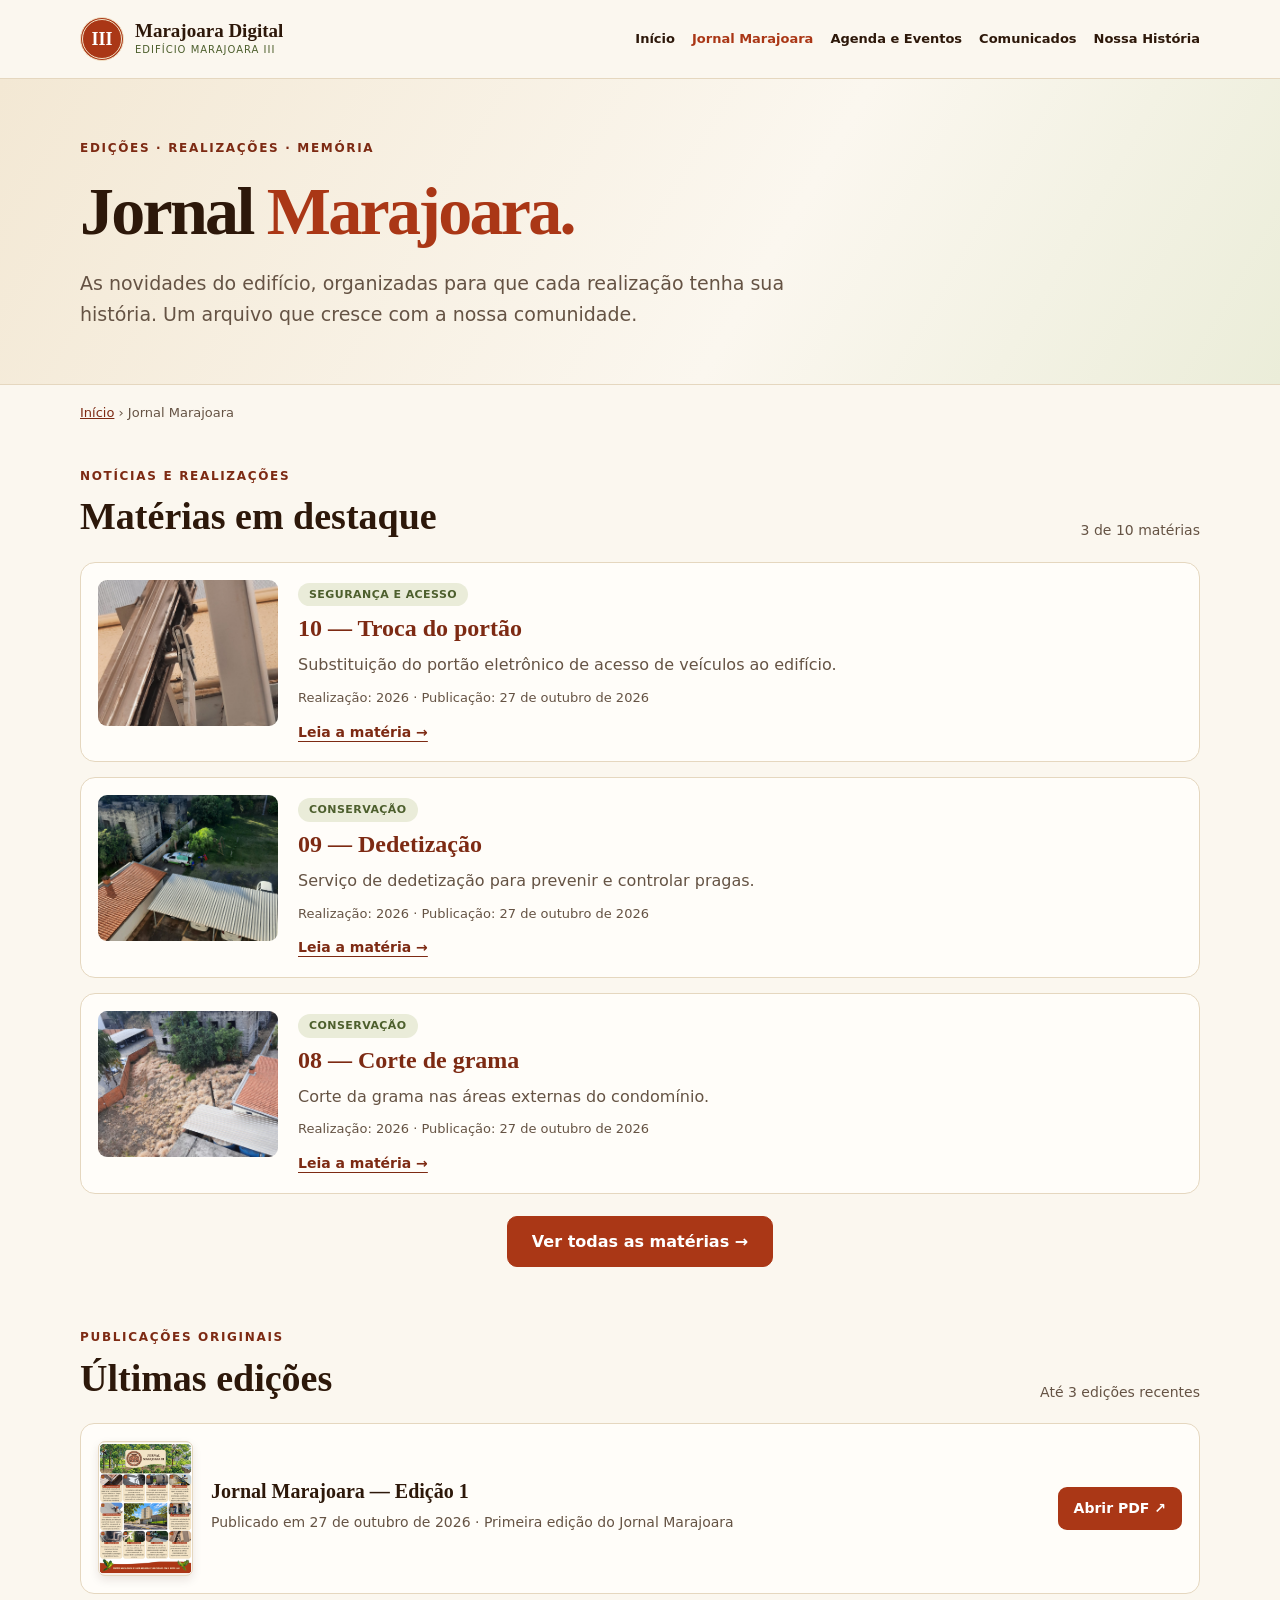
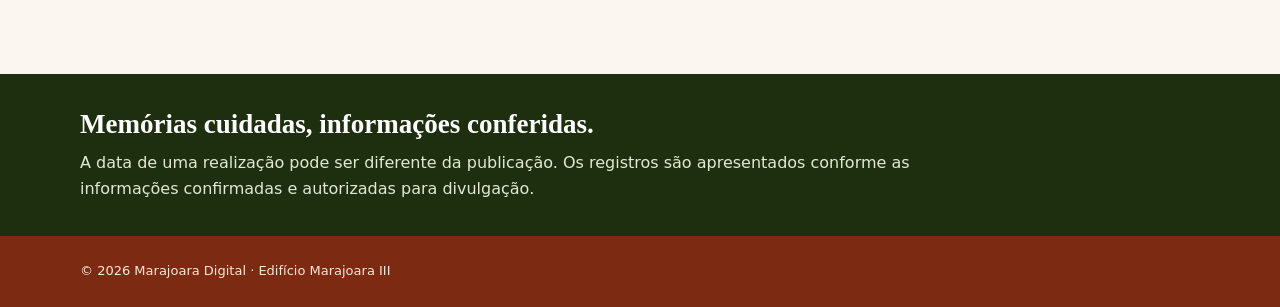
==== commit fbc4a2a3: "Update jornal.html" ====
--- a/jornal.html
+++ b/jornal.html
@@ -1,1334 +1,663 @@
+
 <!doctype html>
 <html lang="pt-BR">
 <head>
 <meta charset="utf-8">
-<meta name="viewport" content="width=device-width, initial-scale=1">
+<meta name="viewport" content="width=device-width,initial-scale=1">
 <meta name="theme-color" content="#AA3716">
-<meta name="description" content="Edições, notícias e realizações do Jornal Marajoara.">
+<meta name="description" content="Matérias, realizações e edições do Jornal Marajoara.">
 <title>Jornal Marajoara | Edifício Marajoara III</title>
-
 <style>
-:root{
-  --terra:#AA3716;
-  --terra-esc:#7D2A13;
-  --creme:#F2E3C7;
-  --fundo:#FBF7EF;
-  --papel:#FFFDF9;
-  --texto:#2D180A;
-  --verde:#4D5F2D;
-  --borda:#E5D7BF;
-  --cinza:#655344;
-}
-
-*{
-  box-sizing:border-box;
-}
-
-body{
-  margin:0;
-  background:var(--fundo);
-  color:var(--texto);
-  font:16px/1.6 system-ui,-apple-system,'Segoe UI',sans-serif;
-}
-
-a{color:inherit}
-button,input,select{font:inherit}
-button{cursor:pointer}
-
-:focus-visible{
-  outline:3px solid var(--verde);
-  outline-offset:3px;
-}
-
-.container{
-  width:min(1120px,calc(100% - 32px));
-  margin:auto;
-}
-
-header{
-  position:sticky;
-  top:0;
-  z-index:5;
-  background:var(--fundo);
-  border-bottom:1px solid var(--borda);
-}
-
-.topo{
-  display:flex;
-  align-items:center;
-  justify-content:space-between;
-  gap:18px;
-  min-height:80px;
-}
-
-.marca{
-  display:flex;
-  align-items:center;
-  gap:12px;
-  text-decoration:none;
-}
-
-.selo{
-  display:grid;
-  place-items:center;
-  background:var(--terra);
-  color:#fff;
-  border:3px double var(--creme);
-  border-radius:50%;
-  width:46px;
-  height:46px;
-  font:700 18px Georgia,serif;
-}
-
-.marca strong{
-  display:block;
-  font:700 19px Georgia,serif;
-}
-
-.marca small{
-  display:block;
-  color:var(--verde);
-  font-size:10px;
-  letter-spacing:.1em;
-  text-transform:uppercase;
-}
-
-nav{
-  display:flex;
-  flex-wrap:wrap;
-  gap:16px;
-}
-
-nav a{
-  text-decoration:none;
-  font-size:13px;
-  font-weight:750;
-}
-
-nav a:hover,
-nav a[aria-current]{
-  color:var(--terra);
-}
-
-.hero{
-  padding:64px 0;
-  background:linear-gradient(
-    120deg,
-    #F3E8D4,
-    var(--fundo) 60%,
-    #EBEDD9
-  );
-  border-bottom:1px solid var(--borda);
-}
-
-.rotulo{
-  font-size:12px;
-  font-weight:800;
-  letter-spacing:.14em;
-  text-transform:uppercase;
-  color:var(--terra-esc);
-}
-
-h1,h2,h3{
-  font-family:Georgia,'Times New Roman',serif;
-  line-height:1.2;
-}
-
-h1{
-  font-size:clamp(40px,6vw,70px);
-  margin:10px 0 16px;
-  letter-spacing:-.04em;
-}
-
-h2{
-  font-size:clamp(26px,3vw,38px);
-  margin:8px 0 18px;
-}
-
-h3{
-  font-size:clamp(20px,2.4vw,25px);
-  margin:8px 0 10px;
-}
-
-.hero p{
-  color:var(--cinza);
-  max-width:720px;
-  font-size:18px;
-  margin:0;
-}
-
-.caminho{
-  padding-top:18px;
-  color:var(--cinza);
-  font-size:13px;
-}
-
-.caminho a{
-  color:var(--terra-esc);
-}
-
-section.bloco{
-  padding:36px 0;
-}
-
-.filtros,.cartao,.edicao{
-  background:var(--papel);
-  border:1px solid var(--borda);
-  border-radius:16px;
-}
-
-.filtros{
-  padding:24px;
-  box-shadow:0 12px 34px #2D180A0E;
-}
-
-.grade-filtros{
-  display:grid;
-  grid-template-columns:minmax(0,1fr) 220px;
-  gap:15px;
-}
-
-.campo label{
-  display:block;
-  font-weight:750;
-  font-size:13px;
-  margin-bottom:7px;
-}
-
-.campo input,
-.campo select{
-  width:100%;
-  min-height:48px;
-  padding:11px 13px;
-  background:#fff;
-  color:var(--texto);
-  border:1px solid #CAB9A1;
-  border-radius:9px;
-}
-
-.anos{
-  display:flex;
-  align-items:center;
-  flex-wrap:wrap;
-  gap:9px;
-  margin-top:20px;
-}
-
-.anos strong{
-  font-size:13px;
-  margin-right:4px;
-}
-
-.botao-ano{
-  padding:7px 15px;
-  border:1px solid var(--borda);
-  border-radius:30px;
-  background:#fff;
-  color:var(--texto);
-  font-weight:700;
-}
-
-.botao-ano:hover{
-  border-color:var(--terra);
-}
-
-.botao-ano[aria-pressed="true"]{
-  background:var(--terra);
-  border-color:var(--terra);
-  color:#fff;
-}
-
-.linha-titulo{
-  display:flex;
-  align-items:end;
-  justify-content:space-between;
-  gap:12px;
-  flex-wrap:wrap;
-}
-
-.linha-titulo h2{
-  margin-bottom:8px;
-}
-
-.contador,.nota{
-  color:var(--cinza);
-  font-size:14px;
-}
-
-.ano-titulo{
-  display:flex;
-  align-items:center;
-  gap:14px;
-  margin:20px 0 15px;
-  font:700 32px Georgia,serif;
-  color:var(--terra-esc);
-}
-
-.ano-titulo:after{
-  content:"";
-  height:1px;
-  flex:1;
-  background:var(--borda);
-}
-
-.lista{
-  display:grid;
-  gap:16px;
-}
-
-.cartao{
-  display:grid;
-  grid-template-columns:180px minmax(0,1fr);
-  gap:22px;
-  padding:18px;
-  transition:box-shadow .2s,border-color .2s;
-}
-
-.cartao:hover{
-  border-color:#C8A78C;
-  box-shadow:0 12px 28px #2D180A17;
-}
-
-.foto-link{
-  display:block;
-  overflow:hidden;
-  border-radius:10px;
-  background:#EAE4D8;
-  min-height:142px;
-  align-self:start;
-}
-
-.foto-link img{
-  display:block;
-  width:100%;
-  height:146px;
-  object-fit:cover;
-  transition:transform .3s;
-}
-
-.cartao:hover .foto-link img{
-  transform:scale(1.035);
-}
-
-.tag{
-  display:inline-block;
-  background:#EAECD9;
-  color:var(--verde);
-  padding:3px 11px;
-  border-radius:30px;
-  font-size:11px;
-  font-weight:800;
-  text-transform:uppercase;
-  letter-spacing:.04em;
-}
-
-.cartao h3 a{
-  color:var(--terra-esc);
-  text-decoration:none;
-}
-
-.cartao h3 a:hover{
-  text-decoration:underline;
-}
-
-.cartao p{
-  color:var(--cinza);
-  margin:0 0 10px;
-}
-
-.dados{
-  font-size:13px;
-  color:var(--cinza);
-  margin-bottom:7px;
-}
-
-.ler{
-  color:var(--terra-esc);
-  font-weight:800;
-  font-size:14px;
-  text-underline-offset:3px;
-}
-
-.edicoes{
-  display:grid;
-  gap:14px;
-}
-
-.edicao{
-  display:flex;
-  align-items:center;
-  gap:18px;
-  padding:16px;
-}
-
-.capa{
-  flex:0 0 94px;
-}
-
-.capa img{
-  display:block;
-  width:94px;
-  aspect-ratio:1/1.414;
-  object-fit:contain;
-  background:#F6F1E8;
-  border:1px solid var(--borda);
-  border-radius:6px;
-}
-
-.edicao-info{
-  flex:1;
-  min-width:0;
-}
-
-.edicao-info strong{
-  font:700 21px Georgia,serif;
-}
-
-.edicao-info p{
-  margin:6px 0;
-  color:var(--cinza);
-  font-size:14px;
-}
-
-.pdf{
-  display:inline-block;
-  background:var(--terra);
-  color:#fff;
-  text-decoration:none;
-  padding:10px 16px;
-  border-radius:9px;
-  font-size:14px;
-  font-weight:800;
-}
-
-.pdf:hover{
-  background:var(--terra-esc);
-}
-
-.vazio{
-  background:var(--papel);
-  border:1px dashed #C9BAA3;
-  border-radius:14px;
-  text-align:center;
-  padding:30px;
-  color:var(--cinza);
-}
-
-.aviso{
-  background:#1E2F0F;
-  color:#E1E9D5;
-  padding:35px 0;
-}
-
-.aviso h2{
-  color:#fff;
-  font-size:27px;
-  margin:0 0 10px;
-}
-
-.aviso p{
-  max-width:850px;
-  margin:0;
-}
-
-footer{
-  background:var(--terra-esc);
-  color:#F5E8D5;
-  padding:25px 0;
-  font-size:13px;
-}
-
-@media(max-width:800px){
-  .topo{
-    align-items:flex-start;
-    flex-direction:column;
-    padding:14px 0;
-  }
-
-  nav{
-    gap:10px 18px;
-  }
-
-  .hero{
-    padding:40px 0;
-  }
-}
-
-@media(max-width:600px){
-  .grade-filtros{
-    grid-template-columns:1fr;
-  }
-
-  .filtros{
-    padding:18px;
-  }
-
-  .cartao{
-    grid-template-columns:105px minmax(0,1fr);
-    gap:13px;
-    padding:13px;
-  }
-
-  .foto-link{
-    min-height:100px;
-  }
-
-  .foto-link img{
-    height:112px;
-  }
-
-  .cartao h3{
-    font-size:20px;
-  }
-
-  .edicao{
-    flex-wrap:wrap;
-  }
-
-  .edicao-info{
-    flex:1 1 150px;
-  }
-
-  .pdf{
-    width:100%;
-    text-align:center;
-  }
-}
-
+:root{--terra:#AA3716;--terra2:#7D2A13;--creme:#F2E3C7;--fundo:#FBF7EF;--papel:#FFFDF9;--texto:#2D180A;--verde:#4D5F2D;--escuro:#1E2F0F;--borda:#E5D7BF;--muted:#655344;--sombra:0 12px 32px #2d180a17}
+*{box-sizing:border-box}[hidden]{display:none!important}
+html{scroll-behavior:smooth}
+body{margin:0;background:var(--fundo);color:var(--texto);font:16px/1.6 system-ui,-apple-system,'Segoe UI',sans-serif}
+a{color:inherit}button,input,select{font:inherit}button{cursor:pointer}
+:focus-visible{outline:3px solid var(--verde);outline-offset:3px}
+.container{width:min(1120px,calc(100% - 32px));margin:auto}
+header{position:sticky;top:0;z-index:20;background:var(--fundo);border-bottom:1px solid var(--borda)}
+.topo{min-height:78px;display:flex;align-items:center;justify-content:space-between;gap:14px;position:relative}
+.marca{display:flex;align-items:center;gap:11px;text-decoration:none}
+.selo{display:grid;place-items:center;width:44px;height:44px;flex:none;background:var(--terra);border:3px double var(--creme);border-radius:50%;color:#fff;font:700 18px Georgia,serif}
+.marca strong{display:block;font:700 19px Georgia,serif}
+.marca small{display:block;color:var(--verde);font-size:10px;letter-spacing:.1em;text-transform:uppercase}
+nav{display:flex;gap:17px;align-items:center}
+nav a{text-decoration:none;font-weight:750;font-size:13px}
+nav a:hover,nav a[aria-current]{color:var(--terra)}
+.menu{display:none;flex-direction:column;justify-content:center;align-items:center;gap:5px;width:46px;height:46px;background:var(--papel);border:1px solid var(--borda);border-radius:10px}
+.menu span{width:22px;height:2px;background:var(--terra2)}
+.hero{padding:55px 0;background:linear-gradient(120deg,#F3E8D4,var(--fundo) 60%,#EBEDD9);border-bottom:1px solid var(--borda)}
+.eyebrow{color:var(--terra2);font-size:12px;font-weight:800;letter-spacing:.14em;text-transform:uppercase}
+h1,h2,h3{font-family:Georgia,'Times New Roman',serif;line-height:1.17}
+h1{font-size:clamp(40px,6vw,68px);letter-spacing:-.04em;margin:12px 0 17px}
+h2{font-size:clamp(27px,3.2vw,38px);margin:7px 0 14px}
+h3{font-size:clamp(20px,2.4vw,24px);margin:8px 0 10px}
+.hero p{max-width:750px;font-size:clamp(16px,1.8vw,19px);color:var(--muted);margin:0}
+.crumb{padding:18px 0 0;font-size:13px;color:var(--muted)}
+.crumb a{color:var(--terra2)}
+section.bloco{padding:38px 0 18px}
+.heading{display:flex;justify-content:space-between;align-items:end;gap:14px;flex-wrap:wrap;margin-bottom:20px}
+.heading h2{margin-bottom:3px}
+.count,.note{font-size:14px;color:var(--muted)}
+.entries,.editions{display:grid;gap:15px}
+.entry{display:grid;grid-template-columns:180px minmax(0,1fr);gap:20px;padding:17px;background:var(--papel);border:1px solid var(--borda);border-radius:15px;transition:border-color .2s,box-shadow .2s}
+.entry:hover{border-color:#C8A78C;box-shadow:var(--sombra)}
+.entry.no-image{grid-template-columns:1fr}
+.photo{display:block;align-self:start;overflow:hidden;border-radius:9px;background:#EEE7DC}
+.photo img{display:block;width:100%;height:146px;object-fit:cover;transition:transform .25s}
+.entry:hover img{transform:scale(1.035)}
+.tag{display:inline-block;padding:3px 11px;background:#EAECD9;color:var(--verde);border-radius:30px;font-size:11px;font-weight:800;letter-spacing:.04em;text-transform:uppercase}
+.entry h3 a{color:var(--terra2);text-decoration:none}
+.entry h3 a:hover{text-decoration:underline}
+.entry p{color:var(--muted);margin:0 0 10px}
+.meta{color:var(--muted);font-size:13px;margin:0 0 10px}
+.read{color:var(--terra2);font-size:14px;font-weight:800;text-underline-offset:4px}
+.year{display:flex;align-items:center;gap:14px;color:var(--terra2);font:700 30px Georgia,serif;margin:20px 0 15px}
+.year:after{content:'';height:1px;flex:1;background:var(--borda)}
+.actions{display:flex;justify-content:center;margin:22px 0 0}
+.more{border:1px solid var(--terra);border-radius:10px;background:var(--terra);color:#fff;font-weight:800;padding:12px 24px;min-height:47px}
+.more:hover{background:var(--terra2)}
+.filters{padding:21px;margin:0 0 24px;border:1px solid var(--borda);border-radius:15px;background:var(--papel);box-shadow:var(--sombra)}
+.filters h3{margin:0 0 15px;font-size:23px}
+.filter-grid{display:grid;grid-template-columns:minmax(0,1fr) 210px;gap:14px}
+.field label{display:block;font-size:13px;font-weight:750;margin-bottom:6px}
+.field input,.field select{display:block;width:100%;min-height:48px;padding:11px 13px;border:1px solid #CAB9A1;border-radius:9px;background:white;color:var(--texto)}
+.years{display:flex;flex-wrap:wrap;align-items:center;gap:8px;margin-top:17px}
+.years strong{font-size:13px}
+.year-button{padding:7px 14px;border:1px solid var(--borda);border-radius:25px;background:white;color:var(--texto);font-size:14px;font-weight:700}
+.year-button[aria-pressed=true]{background:var(--terra);border-color:var(--terra);color:#fff}
+.edition{display:flex;align-items:center;gap:18px;padding:17px;background:var(--papel);border:1px solid var(--borda);border-radius:14px}
+.cover{flex:none;width:95px}
+.cover img{display:block;width:95px;aspect-ratio:1/1.414;object-fit:contain;background:#F6F1E8;border:1px solid var(--borda);border-radius:7px;box-shadow:0 4px 10px #2d180a1a}
+.edition-info{flex:1;min-width:0}
+.edition-info strong{font:700 20px/1.3 Georgia,serif}
+.edition-info p{font-size:14px;color:var(--muted);margin:6px 0}
+.pdf{display:inline-block;padding:10px 16px;background:var(--terra);color:white!important;border-radius:9px;text-decoration:none;font-weight:800;font-size:14px;white-space:nowrap}
+.pdf:hover{background:var(--terra2)}
+.empty{padding:30px 22px;background:var(--papel);border:1px dashed #C9BAA3;border-radius:14px;text-align:center;color:var(--muted)}
+.notice{margin-top:40px;padding:35px 0;background:var(--escuro);color:#E1E9D5}
+.notice h2{font-size:27px;color:white;margin:0 0 10px}
+.notice p{margin:0;max-width:850px}
+footer{padding:25px 0;background:var(--terra2);color:#F5E8D5;font-size:13px}
+@media(max-width:900px){
+ .menu{display:flex}
+ nav{display:none;position:absolute;top:100%;right:0;width:min(340px,100%);flex-direction:column;align-items:stretch;gap:0;padding:10px;background:var(--fundo);border:1px solid var(--borda);border-radius:0 0 13px 13px;box-shadow:var(--sombra)}
+ nav.open{display:flex}
+ nav a{padding:11px;border-radius:7px;font-size:15px}
+ nav a:hover{background:var(--creme)}
+}
+@media(max-width:650px){
+ .topo{min-height:74px}
+ .selo{width:40px;height:40px}
+ .marca strong{font-size:16px}
+ .marca small{font-size:9px}
+ .hero{padding:42px 0}
+ section.bloco{padding:30px 0 15px}
+ .filter-grid{grid-template-columns:1fr}
+ .filters{padding:17px}
+ .entry{grid-template-columns:108px minmax(0,1fr);gap:13px;padding:13px}
+ .photo img{height:114px}
+ .entry h3{font-size:20px}
+ .entry p{font-size:14px}
+ .edition{flex-wrap:wrap;gap:13px;padding:13px}
+ .cover,.cover img{width:80px}
+ .edition-info{flex:1 1 155px}
+ .pdf,.more{width:100%;text-align:center}
+}
 @media(max-width:390px){
-  .cartao{
-    grid-template-columns:1fr;
-  }
-
-  .foto-link img{
-    height:180px;
-  }
-}
-
+ .entry{grid-template-columns:1fr}
+ .photo img{height:185px}
+}
 @media(prefers-reduced-motion:reduce){
-  .cartao,
-  .foto-link img{
-    transition:none;
-  }
+ html{scroll-behavior:auto}
+ .entry,.photo img{transition:none}
 }
 </style>
 </head>
-
 <body>
 
 <header>
-  <div class="container topo">
-
-    <a class="marca" href="index.html"
-       aria-label="Início do Marajoara Digital">
-
-      <span class="selo">III</span>
-
-      <span>
-        <strong>Marajoara Digital</strong>
-        <small>Edifício Marajoara III</small>
-      </span>
-    </a>
-
-    <nav aria-label="Navegação principal">
-      <a href="index.html">Início</a>
-      <a href="jornal.html" aria-current="page">
-        Jornal Marajoara
-      </a>
-      <a href="index.html#agenda">Agenda e Eventos</a>
-      <a href="index.html#comunicados">Comunicados</a>
-      <a href="index.html#historia">Nossa História</a>
-    </nav>
-
-  </div>
+ <div class="container topo">
+  <a class="marca" href="index.html" aria-label="Marajoara Digital, início">
+   <span class="selo">III</span>
+   <span>
+    <strong>Marajoara Digital</strong>
+    <small>Edifício Marajoara III</small>
+   </span>
+  </a>
+  <button class="menu" id="menu" type="button" aria-label="Abrir menu" aria-controls="nav" aria-expanded="false">
+   <span></span><span></span><span></span>
+  </button>
+  <nav id="nav" aria-label="Navegação principal">
+   <a href="index.html">Início</a>
+   <a href="jornal.html" aria-current="page">Jornal Marajoara</a>
+   <a href="index.html#agenda">Agenda e Eventos</a>
+   <a href="index.html#comunicados">Comunicados</a>
+   <a href="index.html#historia">Nossa História</a>
+  </nav>
+ </div>
 </header>
 
 <main>
-
-<section class="hero">
+ <section class="hero">
   <div class="container">
-
-    <span class="rotulo">
-      Edições · Realizações · Memória
-    </span>
-
-    <h1>
-      Jornal
-      <span style="color:var(--terra)">
-        Marajoara.
-      </span>
-    </h1>
-
-    <p>
-      As novidades do edifício e a história de cada
-      realização, preservadas para a nossa comunidade.
-    </p>
-
-  </div>
-</section>
-
-<div class="container caminho">
-  <a href="index.html">Início</a>
-  › Jornal Marajoara
-</div>
-
-<section class="bloco container"
-         aria-labelledby="filtros-titulo">
-
-  <div class="filtros">
-
-    <h2 id="filtros-titulo">
-      Encontre uma matéria
-    </h2>
-
-    <div class="grade-filtros">
-
-      <div class="campo">
-        <label for="pesquisa">
-          Pesquisar no histórico
-        </label>
-
-        <input
-          type="search"
-          id="pesquisa"
-          placeholder="Ex.: portão, pintura, outubro de 2026"
-          autocomplete="off">
-      </div>
-
-      <div class="campo">
-        <label for="categoria">Categoria</label>
-
-        <select id="categoria">
-          <option value="todas">
-            Todas as categorias
-          </option>
-        </select>
-      </div>
-
+   <span class="eyebrow">Edições · Realizações · Memória</span>
+   <h1>Jornal <span style="color:var(--terra)">Marajoara.</span></h1>
+   <p>As novidades do edifício, organizadas para que cada realização tenha sua história. Um arquivo que cresce com a nossa comunidade.</p>
+  </div>
+ </section>
+
+ <div class="container crumb">
+  <a href="index.html">Início</a> › Jornal Marajoara
+ </div>
+
+ <section class="bloco container" id="materias" aria-labelledby="materias-title">
+  <div class="heading">
+   <div>
+    <span class="eyebrow">Notícias e realizações</span>
+    <h2 id="materias-title">Matérias em destaque</h2>
+   </div>
+   <span class="count" id="count" role="status" aria-live="polite">Carregando…</span>
+  </div>
+
+  <div class="filters" id="filters" hidden>
+   <h3>Pesquise no arquivo</h3>
+   <div class="filter-grid">
+    <div class="field">
+     <label for="search">Pesquisar por assunto ou data</label>
+     <input type="search" id="search" placeholder="Ex.: portão, pintura, outubro" autocomplete="off">
     </div>
-
-    <div class="anos" id="anos">
-      <strong>Ano:</strong>
+    <div class="field">
+     <label for="category">Categoria</label>
+     <select id="category">
+      <option value="todas">Todas as categorias</option>
+     </select>
     </div>
-
-  </div>
-</section>
-
-<section class="bloco container"
-         aria-labelledby="materias-titulo">
-
-  <div class="linha-titulo">
-
-    <div>
-      <span class="rotulo">
-        Arquivo cronológico
-      </span>
-
-      <h2 id="materias-titulo">
-        Matérias e realizações
-      </h2>
-    </div>
-
-    <span class="contador"
-          id="contador"
-          role="status"
-          aria-live="polite">
-      Carregando…
-    </span>
-
-  </div>
-
-  <div id="materias" aria-live="polite"></div>
-
-</section>
-
-<section class="bloco container"
-         id="edicoes"
-         aria-labelledby="edicoes-titulo">
-
-  <span class="rotulo">
-    Publicações originais
-  </span>
-
-  <h2 id="edicoes-titulo">
-    Edições do jornal
-  </h2>
-
-  <p class="nota">
-    Veja as capas e os PDFs das edições autorizadas.
-  </p>
-
-  <div class="edicoes" id="lista-edicoes"></div>
-
-</section>
-
-<section class="aviso">
+   </div>
+   <div class="years" id="years"><strong>Ano:</strong></div>
+  </div>
+
+  <div class="entries" id="entries" aria-live="polite">
+   <div class="empty">Carregando matérias…</div>
+  </div>
+  <div class="actions">
+   <button class="more" id="more-articles" type="button" aria-expanded="false" aria-controls="entries" hidden>
+    Ver todas as matérias →
+   </button>
+  </div>
+ </section>
+
+ <section class="bloco container" id="edicoes" aria-labelledby="editions-title">
+  <div class="heading">
+   <div>
+    <span class="eyebrow">Publicações originais</span>
+    <h2 id="editions-title">Últimas edições</h2>
+   </div>
+   <span class="note">Até 3 edições recentes</span>
+  </div>
+  <div class="editions" id="editions">
+   <div class="empty">Carregando edições…</div>
+  </div>
+  <div class="actions">
+   <button class="more" id="more-editions" type="button" aria-expanded="false" aria-controls="editions" hidden>
+    Ver todas as edições →
+   </button>
+  </div>
+ </section>
+
+ <section class="notice">
   <div class="container">
-
-    <h2>
-      Memórias cuidadas, informações conferidas.
-    </h2>
-
-    <p>
-      A data de uma realização pode ser diferente
-      da data de publicação. As informações são
-      exibidas conforme os registros confirmados
-      e autorizados.
-    </p>
-
-  </div>
-</section>
-
+   <h2>Memórias cuidadas, informações conferidas.</h2>
+   <p>A data de uma realização pode ser diferente da publicação. Os registros são apresentados conforme as informações confirmadas e autorizadas para divulgação.</p>
+  </div>
+ </section>
 </main>
 
 <footer>
-  <div class="container">
-    © <span id="ano-atual">2026</span>
-    Marajoara Digital · Edifício Marajoara III
-  </div>
+ <div class="container">
+  © <span id="ano-atual">2026</span> Marajoara Digital · Edifício Marajoara III
+ </div>
 </footer>
 
 <script>
 'use strict';
 
-const $ = id => document.getElementById(id);
-
-$('ano-atual').textContent = new Date().getFullYear();
-
-const estado = {
-  dados: null,
-  ano: 'todos',
-  categoria: 'todas',
-  busca: ''
+const $=id=>document.getElementById(id);
+$('ano-atual').textContent=new Date().getFullYear();
+
+const state={
+ data:null,
+ allArticles:false,
+ allEditions:false,
+ year:'todos',
+ category:'todas',
+ search:''
 };
 
-/*
-  Fotografias da edição 01.
-
-  Estes caminhos funcionam como alternativa
-  enquanto o jornal.json ainda não contém
-  as imagens cadastradas.
-
-  As duas primeiras fotos utilizam os nomes
-  encontrados anteriormente no GitHub.
-*/
-
-const nomesFotos = {
-  'iluminacao-do-campo-2026':
-    '01-Iluminação do campo.jpg',
-
-  'pintura-do-postinho-2026':
-    '01-Pintura do postinho.jpg',
-
-  'desobstrucao-de-esgoto-2026':
-    '01-desobstrucao-de-esgoto.jpg',
-
-  'reparo-na-sacada-2026':
-    '01-reparo-na-sacada.jpg',
-
-  'reparo-de-infiltracao-2026':
-    '01-reparo-de-infiltracao.jpg',
-
-  'nova-porta-de-entrada-2026':
-    '01-nova-porta-de-entrada.jpg',
-
-  'troca-dos-tubos-2026':
-    '01-troca-dos-tubos.jpg',
-
-  'corte-de-grama-2026':
-    '01-corte-de-grama.jpg',
-
-  'dedetizacao-2026':
-    '01-dedetizacao.jpg',
-
-  'troca-do-portao-2026':
-    '01-troca-do-portao.jpg'
+const photoNames={
+ 'iluminacao-do-campo-2026':'01-Iluminação do campo.jpg',
+ 'pintura-do-postinho-2026':'01-Pintura do postinho.jpg',
+ 'desobstrucao-de-esgoto-2026':'01-desobstrucao-de-esgoto.jpg',
+ 'reparo-na-sacada-2026':'01-reparo-na-sacada.jpg',
+ 'reparo-de-infiltracao-2026':'01-reparo-de-infiltracao.jpg',
+ 'nova-porta-de-entrada-2026':'01-nova-porta-de-entrada.jpg',
+ 'troca-dos-tubos-2026':'01-troca-dos-tubos.jpg',
+ 'corte-de-grama-2026':'01-corte-de-grama.jpg',
+ 'dedetizacao-2026':'01-dedetizacao.jpg',
+ 'troca-do-portao-2026':'01-troca-do-portao.jpg'
 };
 
-function el(tag, classe, texto) {
-  const n = document.createElement(tag);
-
-  if (classe) {
-    n.className = classe;
+function el(tag,cls,txt){
+ const e=document.createElement(tag);
+ if(cls)e.className=cls;
+ if(txt!==undefined)e.textContent=String(txt);
+ return e;
+}
+
+function clean(x){
+ return String(x??'').normalize('NFD')
+  .replace(/[\u0300-\u036f]/g,'').toLowerCase();
+}
+
+function dateParts(x){
+ if(typeof x!=='string'||!/^\d{4}(-\d{2})?(-\d{2})?$/.test(x))return null;
+ const p=x.split('-').map(Number);
+ if(p.length>1&&(p[1]<1||p[1]>12))return null;
+ if(p.length===3){
+  const d=new Date(Date.UTC(p[0],p[1]-1,p[2]));
+  if(d.getUTCFullYear()!==p[0]||
+     d.getUTCMonth()!==p[1]-1||
+     d.getUTCDate()!==p[2])return null;
+ }
+ return p;
+}
+
+function dateBR(x){
+ const p=dateParts(x);
+ if(!p)return 'Data a confirmar';
+ const meses=[
+  'janeiro','fevereiro','março','abril',
+  'maio','junho','julho','agosto',
+  'setembro','outubro','novembro','dezembro'
+ ];
+ return p.length===1?String(p[0]):
+  p.length===2?meses[p[1]-1]+' de '+p[0]:
+  p[2]+' de '+meses[p[1]-1]+' de '+p[0];
+}
+
+function yearOf(m){
+ const n=Number(m.ano_referencia);
+ return Number.isInteger(n)&&n>=1900&&n<=2200
+  ?n
+  :dateParts(m.data_realizacao)?.[0]||
+   dateParts(m.data_publicacao)?.[0]||0;
+}
+
+function safePath(x){
+ if(typeof x!=='string'||!x.trim())return null;
+ const s=x.trim();
+ return s.startsWith('/')||
+  s.startsWith('#')||
+  s.includes('\\')||
+  s.includes('..')||
+  s.includes('//')||
+  /^[a-z][a-z\d+.-]*:/i.test(s)?null:s;
+}
+
+function photoOf(m){
+ const im=Array.isArray(m.imagens)
+  ?m.imagens.find(x=>x&&safePath(x.arquivo))
+  :null;
+ return im?safePath(im.arquivo):
+  photoNames[m.id]?'assets/edicao-01/'+photoNames[m.id]:null;
+}
+
+function empty(message){
+ return el('div','empty',message);
+}
+
+// Menu responsivo
+const menu=$('menu'),nav=$('nav');
+
+function openMenu(open){
+ nav.classList.toggle('open',open);
+ menu.setAttribute('aria-expanded',String(open));
+ menu.setAttribute('aria-label',open?'Fechar menu':'Abrir menu');
+}
+
+menu.addEventListener('click',()=>{
+ openMenu(menu.getAttribute('aria-expanded')!=='true');
+});
+nav.addEventListener('click',e=>{
+ if(e.target.closest('a'))openMenu(false);
+});
+document.addEventListener('click',e=>{
+ if(!nav.contains(e.target)&&!menu.contains(e.target))openMenu(false);
+});
+document.addEventListener('keydown',e=>{
+ if(e.key==='Escape')openMenu(false);
+});
+
+function sortedArticles(){
+ return state.data.materias
+  .map((m,i)=>({...m,_index:i}))
+  .sort((a,b)=>
+   String(b.data_publicacao||'')
+    .localeCompare(String(a.data_publicacao||''))||
+   b._index-a._index
+  );
+}
+
+function matches(m){
+ if(state.year!=='todos'&&
+    String(yearOf(m))!==state.year)return false;
+ if(state.category!=='todas'&&
+    m.categoria!==state.category)return false;
+
+ const content=[
+  m.titulo,m.resumo,m.categoria,
+  m.data_publicacao,dateBR(m.data_publicacao),
+  m.data_realizacao,dateBR(m.data_realizacao),
+  ...(Array.isArray(m.conteudo)?m.conteudo:[])
+ ].join(' ');
+
+ return clean(content).includes(clean(state.search.trim()));
+}
+
+function articleCard(m){
+ const card=el('article','entry');
+ const url='materia.html?id='+encodeURIComponent(m.id||'');
+ const path=photoOf(m);
+
+ if(path){
+  const link=el('a','photo');
+  link.href=url;
+  link.setAttribute('aria-label','Abrir '+(m.titulo||'matéria'));
+
+  const img=el('img');
+  img.src=path;
+  img.alt=(m.imagens?.[0]?.alt)||m.titulo||'Foto da matéria';
+  img.loading='lazy';
+  img.decoding='async';
+
+  img.addEventListener('error',()=>{
+   link.remove();
+   card.classList.add('no-image');
+  });
+
+  link.append(img);
+  card.append(link);
+ }else{
+  card.classList.add('no-image');
+ }
+
+ const info=el('div');
+ info.append(el('span','tag',m.categoria||'Notícia'));
+
+ const h=el('h3');
+ const a=el('a','',m.titulo||'Matéria');
+ a.href=url;
+ h.append(a);
+ info.append(h);
+
+ if(m.resumo)info.append(el('p','',m.resumo));
+
+ info.append(el('div','meta',
+  'Realização: '+dateBR(m.data_realizacao)+
+  ' · Publicação: '+dateBR(m.data_publicacao)
+ ));
+
+ const read=el('a','read','Leia a matéria →');
+ read.href=url;
+ info.append(read);
+ card.append(info);
+
+ return card;
+}
+
+function renderYears(){
+ const host=$('years');
+ host.replaceChildren(el('strong','','Ano:'));
+
+ const years=new Set(
+  (state.data.anos_iniciais||[])
+   .map(Number).filter(Number.isInteger)
+ );
+
+ state.data.materias.forEach(m=>{
+  if(yearOf(m))years.add(yearOf(m));
+ });
+
+ const options=[
+  ['todos','Todos os anos'],
+  ...[...years].sort((a,b)=>b-a)
+   .map(x=>[String(x),String(x)])
+ ];
+
+ options.forEach(([value,label])=>{
+  const b=el('button','year-button',label);
+  b.type='button';
+  b.setAttribute('aria-pressed',String(state.year===value));
+  b.addEventListener('click',()=>{
+   state.year=value;
+   renderYears();
+   renderArticles();
+  });
+  host.append(b);
+ });
+}
+
+function renderCategories(){
+ const s=$('category');
+ s.replaceChildren();
+
+ const base=el('option','','Todas as categorias');
+ base.value='todas';
+ s.append(base);
+
+ const categories=[
+  ...new Set(
+   state.data.materias.map(m=>m.categoria).filter(Boolean)
+  )
+ ].sort((a,b)=>a.localeCompare(b,'pt-BR'));
+
+ categories.forEach(x=>{
+  const o=el('option','',x);
+  o.value=x;
+  s.append(o);
+ });
+}
+
+function renderArticles(){
+ const host=$('entries');
+ host.replaceChildren();
+
+ $('filters').hidden=!state.allArticles;
+ $('materias-title').textContent=state.allArticles
+  ?'Arquivo de matérias':'Matérias em destaque';
+
+ const all=sortedArticles();
+ const visible=state.allArticles
+  ?all.filter(matches):all.slice(0,3);
+
+ $('count').textContent=state.allArticles
+  ?(visible.length===1
+    ?'1 matéria encontrada'
+    :visible.length+' matérias encontradas')
+  :(Math.min(all.length,3)+' de '+all.length+' matérias');
+
+ if(!visible.length){
+  host.append(empty(
+   'Nenhuma matéria encontrada. Tente outra busca ou categoria.'
+  ));
+ }else if(state.allArticles){
+  let lastYear=null,group=null;
+
+  visible.forEach(m=>{
+   const yr=yearOf(m)||'A confirmar';
+
+   if(yr!==lastYear){
+    host.append(el('h3','year',yr));
+    group=el('div','entries');
+    host.append(group);
+    lastYear=yr;
+   }
+   group.append(articleCard(m));
+  });
+ }else{
+  visible.forEach(m=>host.append(articleCard(m)));
+ }
+
+ const b=$('more-articles');
+ b.hidden=all.length<=3;
+ b.textContent=state.allArticles
+  ?'Mostrar apenas 3 matérias ↑'
+  :'Ver todas as matérias →';
+ b.setAttribute('aria-expanded',String(state.allArticles));
+}
+
+function renderEditions(){
+ const host=$('editions');
+ host.replaceChildren();
+
+ const all=[...(state.data.edicoes||[])].sort((a,b)=>
+  String(b.data_publicacao||'')
+   .localeCompare(String(a.data_publicacao||''))||
+  Number(b.numero||0)-Number(a.numero||0)
+ );
+
+ const visible=state.allEditions?all:all.slice(0,3);
+
+ $('editions-title').textContent=state.allEditions
+  ?'Todas as edições':'Últimas edições';
+
+ if(!visible.length){
+  host.append(empty('Nenhuma edição publicada até o momento.'));
+ }
+
+ visible.forEach(e=>{
+  const card=el('article','edition');
+  const pdf=safePath(e.arquivo);
+  const cover=safePath(e.imagem);
+
+  if(cover){
+   const a=el(pdf?'a':'div','cover');
+   if(pdf){
+    a.href=pdf;
+    a.target='_blank';
+    a.rel='noopener';
+    a.setAttribute('aria-label','Abrir PDF de '+e.titulo);
+   }
+
+   const img=el('img');
+   img.src=cover;
+   img.alt='Capa de '+(e.titulo||'Jornal Marajoara');
+   img.loading='lazy';
+   img.addEventListener('error',()=>a.remove());
+
+   a.append(img);
+   card.append(a);
   }
 
-  if (texto !== undefined) {
-    n.textContent = String(texto);
+  const info=el('div','edition-info');
+  info.append(el('strong','',
+   e.titulo||'Edição '+e.numero
+  ));
+  info.append(el('p','',
+   'Publicado em '+dateBR(e.data_publicacao)+
+   (e.descricao?' · '+e.descricao:'')
+  ));
+  card.append(info);
+
+  if(pdf){
+   const a=el('a','pdf','Abrir PDF ↗');
+   a.href=pdf;
+   a.target='_blank';
+   a.rel='noopener';
+   card.append(a);
   }
 
-  return n;
-}
-
-function textoNormal(x) {
-  return String(x ?? '')
-    .normalize('NFD')
-    .replace(/[\u0300-\u036f]/g, '')
-    .toLowerCase();
-}
-
-function partesData(x) {
-  if (
-    typeof x !== 'string' ||
-    !/^\d{4}(-\d\d)?(-\d\d)?$/.test(x)
-  ) {
-    return null;
+  host.append(card);
+ });
+
+ const b=$('more-editions');
+ b.hidden=all.length<=3;
+ b.textContent=state.allEditions
+  ?'Mostrar últimas 3 edições ↑'
+  :'Ver todas as edições →';
+ b.setAttribute('aria-expanded',String(state.allEditions));
+}
+
+$('more-articles').addEventListener('click',()=>{
+ state.allArticles=!state.allArticles;
+
+ if(!state.allArticles){
+  state.year='todos';
+  state.category='todas';
+  state.search='';
+  $('search').value='';
+  $('category').value='todas';
+  renderYears();
+ }
+
+ renderArticles();
+
+ if(!state.allArticles){
+  $('materias').scrollIntoView({
+   behavior:'smooth',block:'start'
+  });
+ }
+});
+
+$('more-editions').addEventListener('click',()=>{
+ state.allEditions=!state.allEditions;
+ renderEditions();
+
+ if(!state.allEditions){
+  $('edicoes').scrollIntoView({
+   behavior:'smooth',block:'start'
+  });
+ }
+});
+
+$('search').addEventListener('input',e=>{
+ state.search=e.target.value;
+ renderArticles();
+});
+
+$('category').addEventListener('change',e=>{
+ state.category=e.target.value;
+ renderArticles();
+});
+
+(async()=>{
+ try{
+  const res=await fetch('jornal.json',{cache:'no-cache'});
+  if(!res.ok)throw Error('HTTP '+res.status);
+
+  const data=await res.json();
+
+  if(!Array.isArray(data.materias)||
+     !Array.isArray(data.edicoes)){
+   throw Error('Dados incompletos');
   }
 
-  const p = x.split('-').map(Number);
-
-  if (
-    p.length > 1 &&
-    (p[1] < 1 || p[1] > 12)
-  ) {
-    return null;
-  }
-
-  return p;
-}
-
-function dataPt(x) {
-  const p = partesData(x);
-
-  if (!p) {
-    return 'Data a confirmar';
-  }
-
-  const meses = [
-    'janeiro',
-    'fevereiro',
-    'março',
-    'abril',
-    'maio',
-    'junho',
-    'julho',
-    'agosto',
-    'setembro',
-    'outubro',
-    'novembro',
-    'dezembro'
-  ];
-
-  if (p.length === 1) {
-    return String(p[0]);
-  }
-
-  if (p.length === 2) {
-    return `${meses[p[1]-1]} de ${p[0]}`;
-  }
-
-  return `${p[2]} de ${meses[p[1]-1]} de ${p[0]}`;
-}
-
-function anoMateria(m) {
-  return (
-    Number(m.ano_referencia) ||
-    partesData(m.data_realizacao)?.[0] ||
-    partesData(m.data_publicacao)?.[0] ||
-    0
-  );
-}
-
-function caminhoSeguro(s) {
-  if (
-    typeof s !== 'string' ||
-    !s.trim() ||
-    s.includes('..') ||
-    s.includes('\\') ||
-    s.startsWith('/') ||
-    /^[a-z][\w+.-]*:/i.test(s)
-  ) {
-    return null;
-  }
-
-  return s.trim();
-}
-
-function caminhoFoto(m) {
-  const cadastrada = Array.isArray(m.imagens)
-    ? m.imagens.find(
-        im => im && caminhoSeguro(im.arquivo)
-      )
-    : null;
-
-  if (cadastrada) {
-    return caminhoSeguro(cadastrada.arquivo);
-  }
-
-  if (nomesFotos[m.id]) {
-    return `assets/edicao-01/${nomesFotos[m.id]}`;
-  }
-
-  return null;
-}
-
-function vazio(msg) {
-  return el('div', 'vazio', msg);
-}
-
-function renderAnos() {
-  const caixa = $('anos');
-
-  caixa.replaceChildren(
-    el('strong', '', 'Ano:')
-  );
-
-  const anos = new Set([
-    2026,
-    ...(estado.dados.anos_iniciais || [])
-  ]);
-
-  estado.dados.materias.forEach(m => {
-    if (anoMateria(m)) {
-      anos.add(anoMateria(m));
-    }
-  });
-
-  const opcoes = [
-    ['todos', 'Todos os anos'],
-    ...[...anos]
-      .sort((a,b) => b-a)
-      .map(a => [String(a), String(a)])
-  ];
-
-  opcoes.forEach(([valor, titulo]) => {
-    const b = el(
-      'button',
-      'botao-ano',
-      titulo
-    );
-
-    b.type = 'button';
-
-    b.setAttribute(
-      'aria-pressed',
-      String(estado.ano === valor)
-    );
-
-    b.onclick = () => {
-      estado.ano = valor;
-
-      renderAnos();
-      renderMaterias();
-      renderEdicoes();
-    };
-
-    caixa.append(b);
-  });
-}
-
-function renderCategorias() {
-  const select = $('categoria');
-
-  select.replaceChildren();
-
-  const primeira = el(
-    'option',
-    '',
-    'Todas as categorias'
-  );
-
-  primeira.value = 'todas';
-
-  select.append(primeira);
-
-  const categorias = [
-    ...new Set(
-      estado.dados.materias
-        .map(m => m.categoria)
-        .filter(Boolean)
-    )
-  ].sort();
-
-  categorias.forEach(c => {
-    const o = el('option', '', c);
-
-    o.value = c;
-
-    select.append(o);
-  });
-}
-
-function renderMaterias() {
-  const host = $('materias');
-
-  host.replaceChildren();
-
-  const lista = estado.dados.materias
-    .filter(m => {
-
-      if (
-        estado.ano !== 'todos' &&
-        String(anoMateria(m)) !== estado.ano
-      ) {
-        return false;
-      }
-
-      if (
-        estado.categoria !== 'todas' &&
-        m.categoria !== estado.categoria
-      ) {
-        return false;
-      }
-
-      const texto = [
-        m.titulo,
-        m.resumo,
-        m.categoria,
-        m.data_realizacao,
-        dataPt(m.data_realizacao),
-        m.data_publicacao,
-        dataPt(m.data_publicacao),
-        ...(
-          Array.isArray(m.conteudo)
-            ? m.conteudo
-            : []
-        )
-      ].join(' ');
-
-      return textoNormal(texto)
-        .includes(textoNormal(estado.busca));
-    })
-    .sort((a,b) => {
-      const da = String(
-        a.data_realizacao ||
-        a.data_publicacao ||
-        ''
-      );
-
-      const db = String(
-        b.data_realizacao ||
-        b.data_publicacao ||
-        ''
-      );
-
-      return (
-        db.localeCompare(da) ||
-        String(a.titulo)
-          .localeCompare(String(b.titulo), 'pt-BR')
-      );
-    });
-
-  $('contador').textContent =
-    `${lista.length} ${
-      lista.length === 1
-        ? 'matéria encontrada'
-        : 'matérias encontradas'
-    }`;
-
-  if (!lista.length) {
-    host.append(
-      vazio(
-        'Nenhuma matéria encontrada. ' +
-        'Tente outro assunto, ano ou categoria.'
-      )
-    );
-
-    return;
-  }
-
-  const grupos = new Map();
-
-  lista.forEach(m => {
-    const ano = anoMateria(m) || 'A confirmar';
-
-    if (!grupos.has(ano)) {
-      grupos.set(ano, []);
-    }
-
-    grupos.get(ano).push(m);
-  });
-
-  for (const [ano, artigos] of grupos) {
-    const h = el('h3', 'ano-titulo', ano);
-
-    const grid = el('div', 'lista');
-
-    host.append(h, grid);
-
-    artigos.forEach(m => {
-      const url =
-        'materia.html?id=' +
-        encodeURIComponent(m.id || '');
-
-      const card = el('article', 'cartao');
-
-      const foto = caminhoFoto(m);
-
-      if (foto) {
-        const link = el('a', 'foto-link');
-
-        link.href = url;
-
-        link.setAttribute(
-          'aria-label',
-          'Abrir ' + (m.titulo || 'matéria')
-        );
-
-        const img = el('img');
-
-        img.src = foto;
-
-        img.alt =
-          (
-            Array.isArray(m.imagens) &&
-            m.imagens[0]?.alt
-          ) ||
-          m.titulo ||
-          'Fotografia da matéria';
-
-        img.loading = 'lazy';
-        img.decoding = 'async';
-
-        img.onerror = () => {
-          link.remove();
-          card.style.gridTemplateColumns = '1fr';
-        };
-
-        link.append(img);
-        card.append(link);
-
-      } else {
-        card.style.gridTemplateColumns = '1fr';
-      }
-
-      const info = el('div');
-
-      info.append(
-        el(
-          'span',
-          'tag',
-          m.categoria || 'Notícia'
-        )
-      );
-
-      const titulo = el('h3');
-
-      const a = el(
-        'a',
-        '',
-        m.titulo || 'Matéria'
-      );
-
-      a.href = url;
-
-      titulo.append(a);
-
-      info.append(titulo);
-
-      if (m.resumo) {
-        info.append(
-          el('p', '', m.resumo)
-        );
-      }
-
-      info.append(
-        el(
-          'div',
-          'dados',
-          'Realização: ' +
-          dataPt(m.data_realizacao) +
-          ' · Publicação: ' +
-          dataPt(m.data_publicacao)
-        )
-      );
-
-      const ler = el(
-        'a',
-        'ler',
-        'Leia a matéria →'
-      );
-
-      ler.href = url;
-
-      info.append(ler);
-
-      card.append(info);
-
-      grid.append(card);
-    });
-  }
-}
-
-function renderEdicoes() {
-  const host = $('lista-edicoes');
-
-  host.replaceChildren();
-
-  const lista = (
-    estado.dados.edicoes || []
-  )
-    .filter(e =>
-      estado.ano === 'todos' ||
-      String(
-        partesData(e.data_publicacao)?.[0]
-      ) === estado.ano
-    )
-    .sort((a,b) =>
-      String(b.data_publicacao)
-        .localeCompare(
-          String(a.data_publicacao)
-        )
-    );
-
-  if (!lista.length) {
-    host.append(
-      vazio(
-        'Ainda não há edições publicadas ' +
-        'para esse ano.'
-      )
-    );
-
-    return;
-  }
-
-  lista.forEach(e => {
-    const box = el('article', 'edicao');
-
-    const pdf = caminhoSeguro(e.arquivo);
-    const capa = caminhoSeguro(e.imagem);
-
-    if (capa) {
-      const a = el(
-        pdf ? 'a' : 'div',
-        'capa'
-      );
-
-      if (pdf) {
-        a.href = pdf;
-        a.target = '_blank';
-        a.rel = 'noopener';
-      }
-
-      const img = el('img');
-
-      img.src = capa;
-
-      img.alt =
-        'Capa de ' +
-        (e.titulo || 'Jornal Marajoara');
-
-      img.loading = 'lazy';
-
-      img.onerror = () => a.remove();
-
-      a.append(img);
-
-      box.append(a);
-    }
-
-    const info = el(
-      'div',
-      'edicao-info'
-    );
-
-    info.append(
-      el(
-        'strong',
-        '',
-        e.titulo || 'Edição ' + e.numero
-      )
-    );
-
-    info.append(
-      el(
-        'p',
-        '',
-        'Publicação: ' +
-        dataPt(e.data_publicacao) +
-        (
-          e.descricao
-            ? ' · ' + e.descricao
-            : ''
-        )
-      )
-    );
-
-    box.append(info);
-
-    if (pdf) {
-      const a = el(
-        'a',
-        'pdf',
-        'Abrir PDF ↗'
-      );
-
-      a.href = pdf;
-      a.target = '_blank';
-      a.rel = 'noopener';
-
-      box.append(a);
-    }
-
-    host.append(box);
-  });
-}
-
-async function iniciar() {
-  try {
-    const res = await fetch(
-      'jornal.json',
-      {
-        cache: 'no-cache'
-      }
-    );
-
-    if (!res.ok) {
-      throw Error('HTTP ' + res.status);
-    }
-
-    const dados = await res.json();
-
-    if (
-      !Array.isArray(dados.materias) ||
-      !Array.isArray(dados.edicoes)
-    ) {
-      throw Error('Formato inesperado');
-    }
-
-    estado.dados = dados;
-
-    renderAnos();
-    renderCategorias();
-    renderMaterias();
-    renderEdicoes();
-
-    $('pesquisa').addEventListener(
-      'input',
-      e => {
-        estado.busca = e.target.value;
-        renderMaterias();
-      }
-    );
-
-    $('categoria').addEventListener(
-      'change',
-      e => {
-        estado.categoria = e.target.value;
-        renderMaterias();
-      }
-    );
-
-  } catch (erro) {
-    $('materias').replaceChildren(
-      vazio(
-        'Não foi possível carregar as matérias. ' +
-        'Confira se jornal.json está publicado ' +
-        'na mesma pasta.'
-      )
-    );
-
-    $('contador').textContent = '';
-
-    $('lista-edicoes').replaceChildren(
-      vazio('Edições indisponíveis.')
-    );
-
-    console.error(erro);
-  }
-}
-
-iniciar();
+  state.data=data;
+  renderYears();
+  renderCategories();
+  renderArticles();
+  renderEditions();
+ }catch(err){
+  $('entries').replaceChildren(empty(
+   'Não foi possível carregar o Jornal. Confira jornal.json.'
+  ));
+  $('editions').replaceChildren(empty(
+   'Edições indisponíveis.'
+  ));
+  $('count').textContent='';
+  console.error('Jornal Marajoara:',err);
+ }
+})();
 </script>
-
 </body>
 </html>
